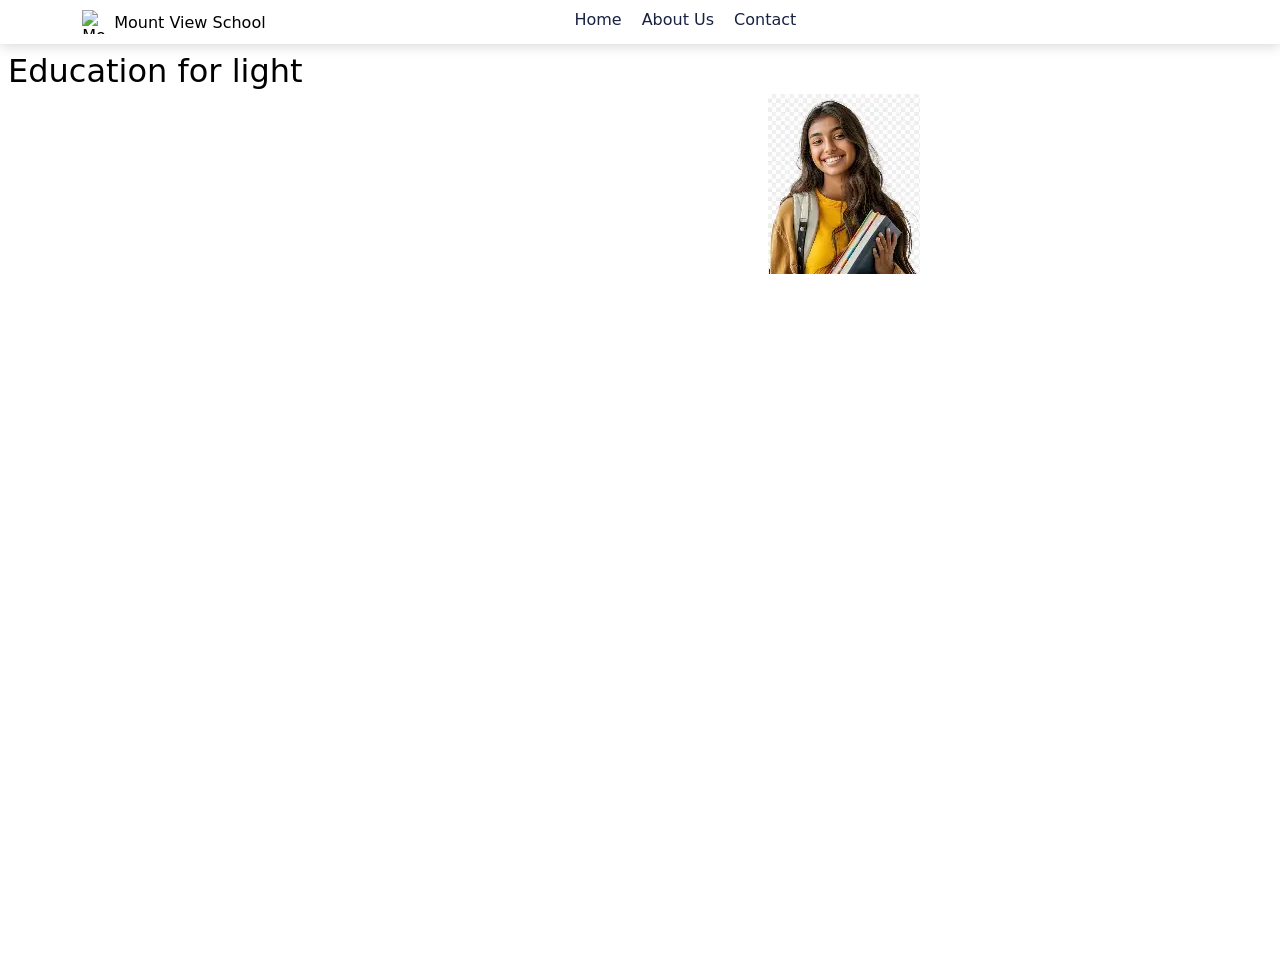
==== index.html @ 4a1316ef "project navbars" ====
<!DOCTYPE html>
<html lang="en">
<head>
    <meta charset="UTF-8">
    <meta name="viewport" content="width=device-width, initial-scale=1.0">
    <title>Document</title>
    <link rel="stylesheet" href="https://cdnjs.cloudflare.com/ajax/libs/remixicon/4.6.0/remixicon.css" integrity="sha512-kJlvECunwXftkPwyvHbclArO8wszgBGisiLeuDFwNM8ws+wKIw0sv1os3ClWZOcrEB2eRXULYUsm8OVRGJKwGA==" crossorigin="anonymous" referrerpolicy="no-referrer" />
</head>
<link rel="stylesheet" href="styles.css">
<body>
    <div class="navbar">
        <div class="logo">
            <img src="Mount View logo.png" height="24px" width="24px" alt="Mount View Logo">
            <p>Mount View School</p>
        </div>
        <div class="hamburger-menu">
            <button class="hamburger-button">
                <svg xmlns="http://www.w3.org/2000/svg" viewBox="0 0 24 24" fill="#F8F4FE"><path d="M3 4H21V6H3V4ZM3 11H21V13H3V11ZM3 18H21V20H3V18Z"></path></svg>
            </button>
        </div>
        <div class="navbar-links">
            <a href="#">Home</a>
            <a href="#">About Us</a>
            <a href="#">Contact</a>
        </div>
        <div class="social-links">
            <a href="https://www.facebook.com/mountviewebschool"><i class="ri-facebook-fill"></i></a>
            <a href="https://www.instagram.com/mountviewebschool/?hl=en"><i class="ri-instagram-line"></i></a>
        </div>
        <div class="hamburger-menu-open">
            
        </div>
    </div>
    <div class="main-content">
        <h1> Education for light</h1>
    </div>
</body>
</html>
---- styles.css ----
*{
    margin: 0;
    padding: 0;
    box-sizing: border-box;
    font-family: system-ui, -apple-system, "Segoe UI", Roboto, "Helvetica Neue", "Noto Sans", "Liberation Sans", Arial, sans-serif, "Apple Color Emoji", "Segoe UI Emoji", "Segoe UI Symbol", "Noto Color Emoji";
}
.navbar {
    position: sticky;
    display: flex;
    justify-content: space-around;
    align-items: space-between;
    background-color: white;
    padding: 10px 0;
    box-shadow: 0px 2px 12px #dad7d7;
}
.navbar-links {
    display: flex;
    align-items: flex-start;
    gap: 20px;
    margin-right:5em;
}
.navbar a {
    text-decoration: none;
    color: #192243;
    font-weight: 400;
    font-size: 16px;
    display: block;
}

.social-links {
    display: flex;
    justify-content: space-around;
    gap: 1.1em;
}
.navbar svg {
    width: 24px;
    height: 24px;
    fill: #F8F4FE;
    display:none;
    margin-right: 5em;
    cursor:pointer;
}
@media (max-width: 330px) {
    .navbar-links {
        display:none;
    }
    .navbar svg {
        display:block;
    }
}
.hamburger-menu {
    display: flex;
    align-items: center;
    float: left;
}
.hamburger-menu svg {
    width: 24px;
    height: 24px;
    cursor: pointer;
}
.hamburger-menu svg:hover {
    fill: #ffffff;
}
.hamburger-button {
    background: none;
    border: none;
    cursor: pointer;
    padding: 0;
}
.logo {
    display: flex;
    align-items: center;
    gap: 0.5em;
    margin-left: 5px;
}
.navbar-links:hover{
    color:black
}
.main-content{
    h1{
        height: 100vh;
        width: 100vw;
        font-weight: 100;
    }
}
.navbar a:hover{
    font-style: underline;
}
.main-content{
    background-image:url(OIP.webp);
    background-repeat: no-repeat;
    background-position: 60vw 50px;
    padding: 0.5rem;
}
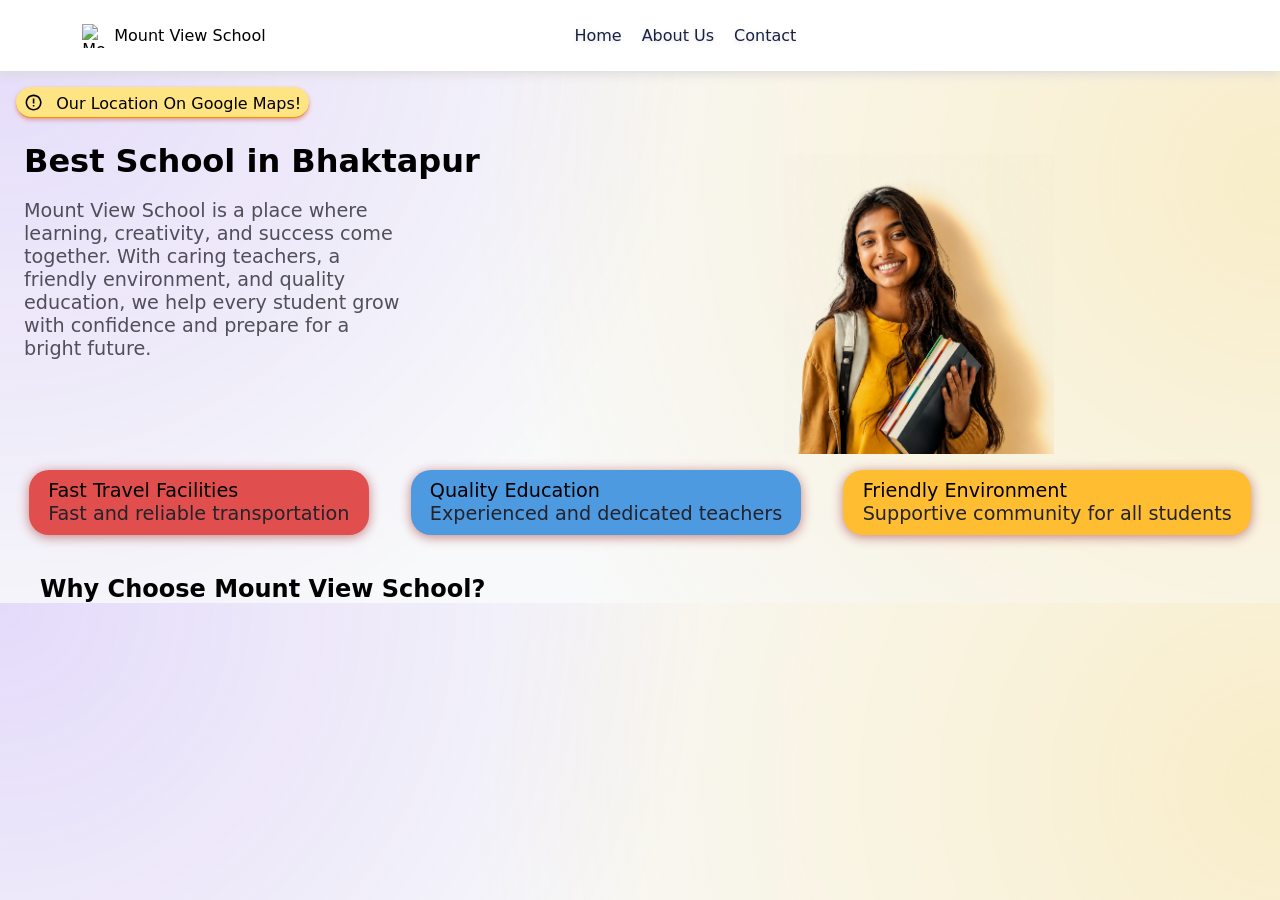
==== commit c7c863ba: "website main content updates" ====
--- a/index.html
+++ b/index.html
@@ -31,8 +31,21 @@
             
         </div>
     </div>
+    <div class="suggestion">
+        <button><svg xmlns="http://www.w3.org/2000/svg" id="suggestion-mark" viewBox="0 0 24 24" fill="currentColor"><path d="M12 22C6.47715 22 2 17.5228 2 12C2 6.47715 6.47715 2 12 2C17.5228 2 22 6.47715 22 12C22 17.5228 17.5228 22 12 22ZM12 20C16.4183 20 20 16.4183 20 12C20 7.58172 16.4183 4 12 4C7.58172 4 4 7.58172 4 12C4 16.4183 7.58172 20 12 20ZM11 15H13V17H11V15ZM11 7H13V13H11V7Z"></path></svg><a href="https://www.google.com/maps/place/Mount+View+English+Bording+School/@27.6649871,85.3682923,18.75z/data=!4m6!3m5!1s0x39eb1a09424915b1:0x4a2ab58b81b7a8e6!8m2!3d27.664939!4d85.3696308!16s%2Fg%2F11by_zblc9?entry=ttu&g_ep=EgoyMDI2MDcwOC4wIKXMDSoASAFQAw%3D%3D" target="_blank"> Our Location On Google Maps!</a></button>
+    </div>
     <div class="main-content">
-        <h1> Education for light</h1>
+        <h1>Best School in Bhaktapur</h1>
+        <p>Mount View School is a place where learning, creativity, and success come together. With caring teachers, a friendly environment, and quality education, we help every student grow with confidence and prepare for a bright future.
+</p>
+    </div>
+    <div class="features">
+        <span class="feature-one"><i class="ri-bus-line"></i> Fast Travel Facilities<br><p>Fast and reliable transportation</p></span>
+        <span class="feature-two"><i class="ri-school-line" ></i> Quality Education<br><p>Experienced and dedicated teachers</p></span>
+        <span class="feature-three"><i class="ri-group-line"></i> Friendly Environment<br><p>Supportive community for all students</p></span>
+    </div>
+    <div class="questions">
+        <h1>Why Choose Mount View School?</h1>
     </div>
 </body>
 </html>
--- a/styles.css
+++ b/styles.css
@@ -3,6 +3,13 @@
     padding: 0;
     box-sizing: border-box;
     font-family: system-ui, -apple-system, "Segoe UI", Roboto, "Helvetica Neue", "Noto Sans", "Liberation Sans", Arial, sans-serif, "Apple Color Emoji", "Segoe UI Emoji", "Segoe UI Symbol", "Noto Color Emoji";
+}
+body{
+    background-color: #f8f9fa;
+background-image: 
+  radial-gradient(circle at 0% 0%, rgba(112, 44, 249, 0.15) 0%, rgba(112, 44, 249, 0) 50%),
+  radial-gradient(circle at 100% 30%, rgba(255, 193, 7, 0.2) 0%, rgba(255, 193, 7, 0) 60%);
+    overflow-x: hidden;
 }
 .navbar {
     position: sticky;
@@ -18,6 +25,8 @@
     align-items: flex-start;
     gap: 20px;
     margin-right:5em;
+    padding-top: 1em;
+    padding-bottom: 1em;
 }
 .navbar a {
     text-decoration: none;
@@ -25,12 +34,16 @@
     font-weight: 400;
     font-size: 16px;
     display: block;
+    text-shadow: 0px 2px 4px #e0dede;
 }
 
 .social-links {
     display: flex;
     justify-content: space-around;
     gap: 1.1em;
+    padding-top: 1em;
+    padding-bottom: 1em;
+
 }
 .navbar svg {
     width: 24px;
@@ -78,17 +91,108 @@
 }
 .main-content{
     h1{
-        height: 100vh;
-        width: 100vw;
-        font-weight: 100;
+
+        font-weight: 600;
     }
 }
 .navbar a:hover{
-    font-style: underline;
+    text-decoration: underline;
 }
 .main-content{
-    background-image:url(OIP.webp);
+    background-position: 60vw 20px;
+    background-image:url(6fb23f7e-6c0c-4226-b4eb-e2b0a8804b88.jpg);
+    background-size: 30vh;
     background-repeat: no-repeat;
-    background-position: 60vw 50px;
     padding: 0.5rem;
+    mix-blend-mode: multiply;
+    height: 20em;
+
 }
+@media (max-width: 615px) {
+    .main-content{
+        background-image:none;
+    }
+}
+.suggestion{
+    display: flex;
+    align-items: center;
+    background-color: #FFE484;
+    border-radius: 20px;
+    margin: 1em;
+    margin-left: 0.5em;
+    border-bottom: 1px solid #f19100;
+    width:fit-content;
+    padding: 0.2em;
+    padding-left: 0.5em;
+    padding-right: 0.5em;
+    box-shadow: 0px 2px 4px #e09999;
+}
+.suggestion a:hover{
+    cursor: pointer;
+    text-decoration: underline;
+}
+#suggestion-mark{
+    width: 1.2em;
+    height: 1.2em;
+    position: relative;
+    top: 0.2em;
+    margin-right: 0.5em;
+    font-weight: 200;
+}
+.suggestion button{
+    background-color: #FFE484;
+    border:none;
+    font-size: 1em;
+    font-weight: 200;
+}
+.suggestion a{
+    text-decoration: none;
+    color: #000000;
+}
+.main-content p{
+    margin-top: 1em;
+    font-size: 1.2em;
+    width: 20em;
+    color:#56565B;
+    font-weight: 400;
+}
+.main-content, .questions, .suggestion{
+    margin-left: 1em;
+}
+.features {
+        display: flex;
+        justify-content: space-around;
+        padding: 1em;
+        gap: 1em;
+    }
+    .features span {
+        font-size: 1.2em;
+    padding: 0.5em 1em;
+    border-radius: 20px;
+    height: fit-content;
+       box-shadow: 0px 2px 12px #c28181;
+    }
+    .feature-one{
+        background-color:#e04e4e;
+    }
+    .feature-two{
+        background-color: #4e9ae0;
+    }
+    .feature-three{
+        background-color: #ffbe32;
+    }
+@media (max-width: 525px) {
+    .features {
+        flex-direction: column;
+        align-items: center;
+    }
+}
+.features p{
+    color:#23232b;
+    font-size: 1em;
+}
+.questions h1{
+    margin-top: 1em;
+    padding-left: 1em;
+    font-size: 1.5em;
+}
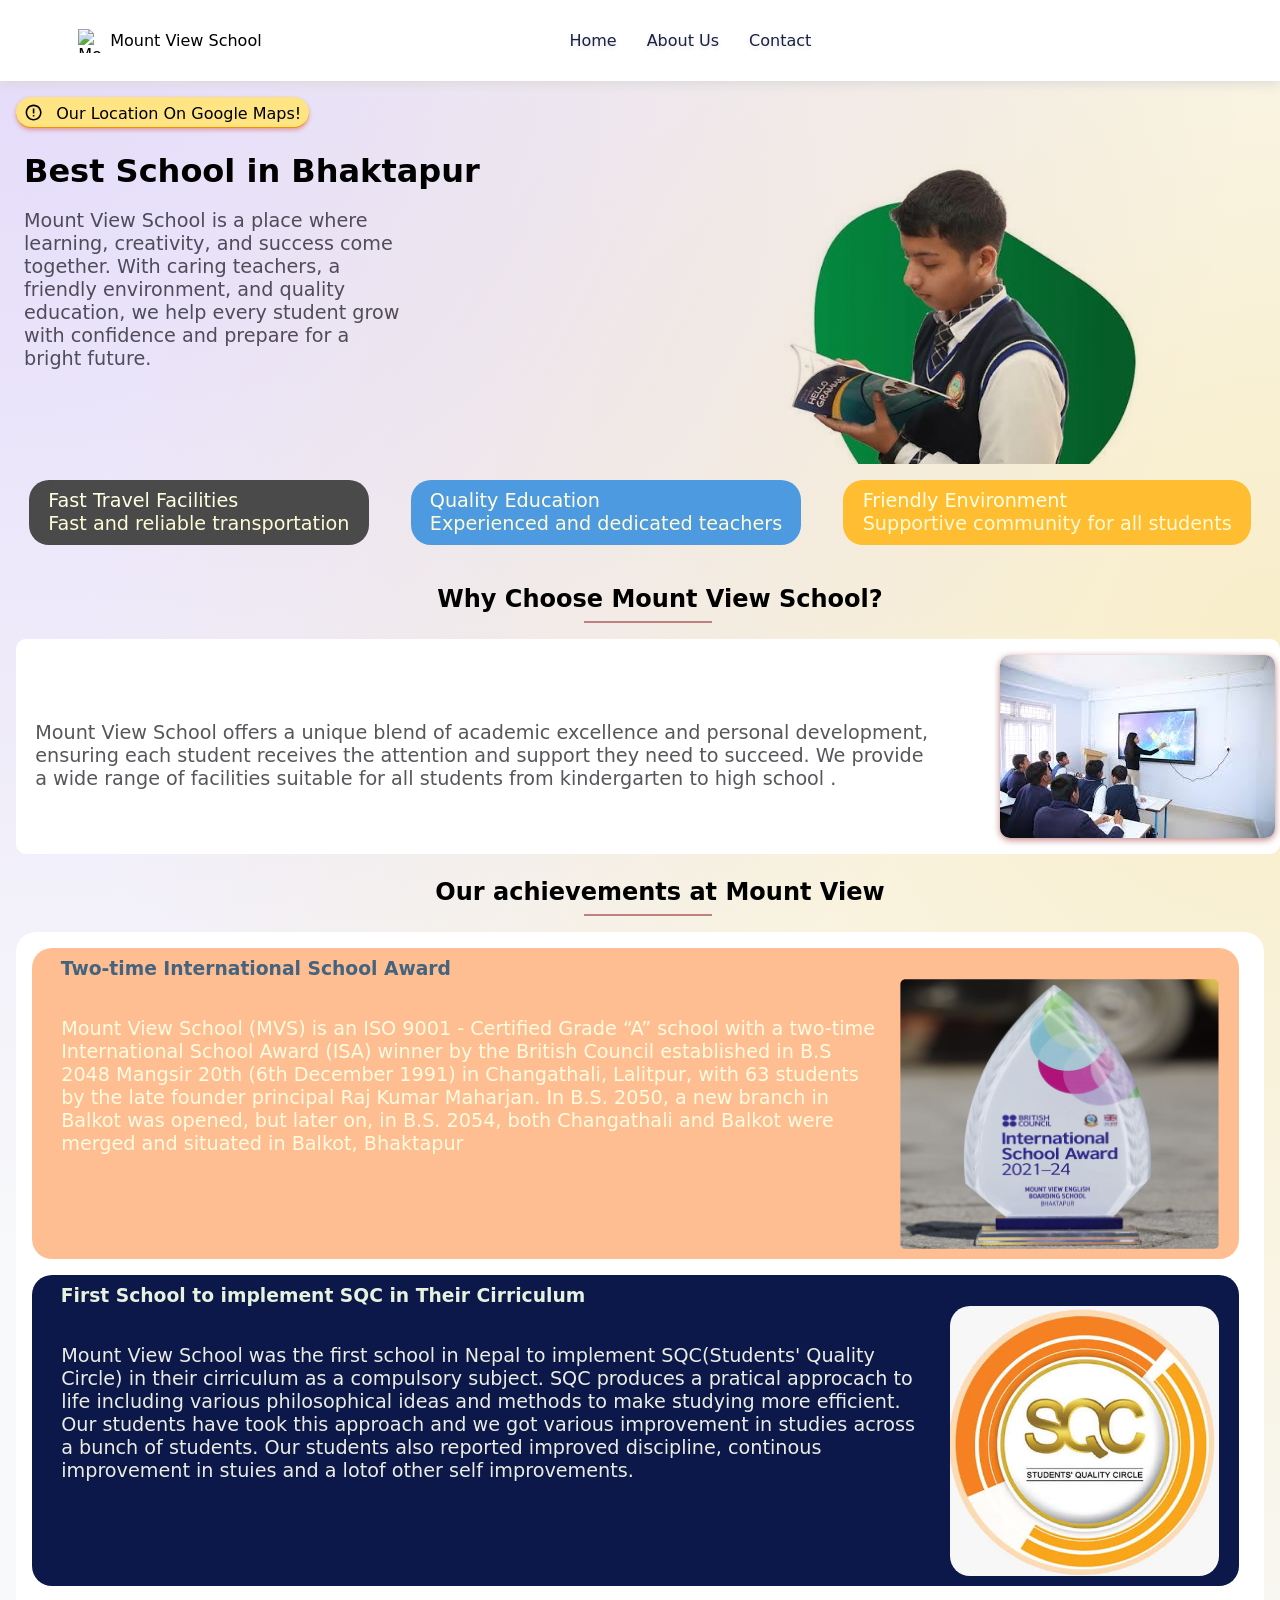
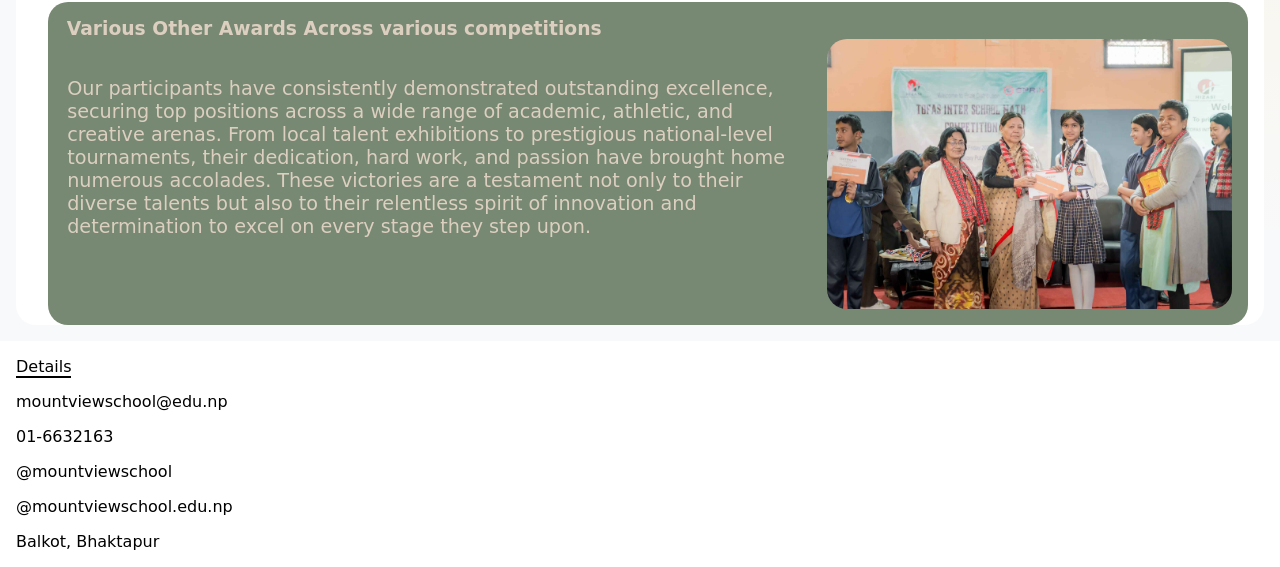
==== commit 2564d868: "Add new image file for students reading activity" ====
--- a/index.html
+++ b/index.html
@@ -19,9 +19,9 @@
             </button>
         </div>
         <div class="navbar-links">
-            <a href="#">Home</a>
-            <a href="#">About Us</a>
-            <a href="#">Contact</a>
+        <button class="home"><a href="#">Home</a></button>
+        <button><a href="#">About Us</a></button>
+        <button><a href="#">Contact</a></button>
         </div>
         <div class="social-links">
             <a href="https://www.facebook.com/mountviewebschool"><i class="ri-facebook-fill"></i></a>
@@ -45,7 +45,49 @@
         <span class="feature-three"><i class="ri-group-line"></i> Friendly Environment<br><p>Supportive community for all students</p></span>
     </div>
     <div class="questions">
+        <div class="questions-heading">
         <h1>Why Choose Mount View School?</h1>
+        <hr>
+        </div>
+        <div class="questions-img">
+        <p>Mount View School offers a unique blend of academic excellence and personal development, ensuring each student receives the attention and support they need to succeed. We provide a wide range of facilities suitable for all students from kindergarten to high school .</p>
+    <img src="students-reading.jpg" alt="Students Reading">
     </div>
+    <div class="achievements">
+    <h1>Our achievements at Mount View</h1>
+    <hr>
+    <div class="achievements-text">
+        <div class="ach-one-h"><h3>Two-time International School Award</h3>
+        <div class="achievement-one">
+            <p>Mount View School (MVS) is an ISO 9001 - Certified Grade “A” school with a two-time International School Award (ISA) winner by the British Council established in B.S 2048 Mangsir 20th (6th December 1991) in Changathali, Lalitpur, with 63 students by the late founder principal Raj Kumar Maharjan. In B.S. 2050, a new branch in Balkot was opened, but later on, in B.S. 2054, both Changathali and Balkot were merged and situated in Balkot, Bhaktapur</p>
+            <img src="award.png" alt="award">
+        </div>
+        </div>
+        <div class="ach-two-h"><h3 style="color: #E6F2DD;">First School to implement SQC in Their Cirriculum</h3>
+        <div class="achievement-two">
+            <p style="color:#EBEDE3;"> Mount View School was the first school in Nepal to implement SQC(Students' Quality Circle) in their cirriculum as a compulsory subject. SQC produces a pratical approcach to life including various philosophical ideas and methods to make studying more efficient. Our students have took this approach and we got various improvement in studies across a bunch of students. Our students also reported improved discipline, continous improvement in stuies and a lotof other self improvements.</p>
+            <img src="sqc.jpg" alt="sqc logo">
+        </div>
+        </div>
+        <div class="ach-thr-h">
+            <h3>Various Other Awards Across various competitions</h3>
+            <div class="achievement-three">
+                <p>Our participants have consistently demonstrated outstanding excellence, securing top positions across a wide range of academic, athletic, and creative arenas. From local talent exhibitions to prestigious national-level tournaments, their dedication, hard work, and passion have brought home numerous accolades. These victories are a testament not only to their diverse talents but also to their relentless spirit of innovation and determination to excel on every stage they step upon.</p>
+                <img src="award2.jpg" alt="second award">
+            </div>
+        </div>
+    </div>
+    </div>
+    </div>
+    <footer>
+        <p class="footer-p">Details</p>
+        <div class="footer">
+            <p><i class="ri-mail-line"></i> mountviewschool@edu.np</p>
+            <p><i class="ri-phone-line"></i> 01-6632163</p>
+            <p><i class="ri-instagram-line"></i> @mountviewschool</p>
+            <p><i class="ri-facebook-line"></i> @mountviewschool.edu.np</p>
+            <p><i class="ri-map-pin-line"></i> Balkot, Bhaktapur</p>
+        </div>
+    </footer>
 </body>
 </html>
--- a/styles.css
+++ b/styles.css
@@ -100,8 +100,8 @@
 }
 .main-content{
     background-position: 60vw 20px;
-    background-image:url(6fb23f7e-6c0c-4226-b4eb-e2b0a8804b88.jpg);
-    background-size: 30vh;
+    background-image:url(student\ pics.jpg);
+    background-size: 40vh;
     background-repeat: no-repeat;
     padding: 0.5rem;
     mix-blend-mode: multiply;
@@ -170,10 +170,11 @@
     padding: 0.5em 1em;
     border-radius: 20px;
     height: fit-content;
-       box-shadow: 0px 2px 12px #c28181;
+
+    color: #ffffe3;
     }
     .feature-one{
-        background-color:#e04e4e;
+        background-color:#4A4A4A;
     }
     .feature-two{
         background-color: #4e9ae0;
@@ -188,11 +189,227 @@
     }
 }
 .features p{
-    color:#23232b;
+    color: #fdfbd4;
     font-size: 1em;
 }
 .questions h1{
+    text-align: center;
     margin-top: 1em;
     padding-left: 1em;
     font-size: 1.5em;
+}
+.questions p{
+    margin-top: 1em;
+    padding: 1em;
+    font-size: 1.2em;
+    width: auto;
+    color:#56565B;
+    font-weight: 400;
+}
+.questions-img{
+    padding-top:1em;
+    padding-bottom: 1em; 
+    margin-top: 1em;
+    display: flex;
+    align-items: center;
+    justify-content: space-between;
+    gap: 3em;
+}
+.questions-img img{
+    border-radius: 10px;
+    box-shadow: 0px 2px 7px #c28181;
+}
+@media (max-width: 640px) {
+    .questions-img{
+        flex-direction: column-reverse;
+        align-items: center;
+        gap: 1.5em;
+    }
+    
+}
+@media (max-width: 640px) {
+    .questions-img img{
+        width: 15em;
+    }
+}
+@media (max-width: 330px){
+    .questions-img p{
+        width: 15em
+    }
+}
+.questions-img{
+    background-color: #FFf;
+    border-radius: 10px;
+    padding-right:5px;
+}
+.questions-heading {
+    text-align: center;
+}
+.questions hr {
+    border: 0;
+    height: 2px;
+    width: clamp(5rem, 25vw, 8rem);
+    margin: 0.5rem auto 0;
+    background: #c28181;
+    position: relative;
+}
+.questions hr::before,
+.questions hr::after {
+    content: "";
+    position: absolute;
+    top: 50%;
+    width: 0.7rem;
+    height: 2px;
+    background: #c28181;
+    transform: translateY(-50%);
+}
+.questions hr::before {
+    left: -0.9rem;
+}
+.questions hr::after {
+    right: -0.9rem;
+}
+.features span:hover{
+    transform: scale(1.05);
+    transition: 0.3s ease;
+    box-shadow: 0px 2px 12px #c28181;
+}
+.questions-img:hover{
+        transform: scale(1.01);
+    transition: 0.3s ease;
+    box-shadow: 9px 9px 6px 0px rgba(0, 0, 0, 0.20);
+border-radius: 8px;
+}
+.questions-heading{
+    display: flex;
+    flex-direction: column;
+}
+.navbar-links a:hover{
+    transform: scale(1.05);
+    transition: 3 ease;
+}
+.social-links a:hover{
+        transform: scale(1.05);
+    transition: 3 ease;
+    text-decoration: none;
+}
+.achievements-text{
+
+    padding-left: 1em;
+    border-radius: 20px;
+}
+.achievement-one{
+    display: flex;
+    flex-direction: row;
+}
+.achievement-one img{
+    height: 30vh;
+    width: auto;
+}
+@media (max-width:640px){
+    .achievement-one{
+         flex-direction: column-reverse;
+        align-items: center;
+        gap: 1.5em;
+        padding-top:1em;
+    }
+}
+.achievements-text{
+    margin-top: 1rem;
+    margin-right: 1rem;
+    background-color: #FFf;
+    padding-top: 1em;
+}
+.achievements-text h3{
+    margin-left: 1em;
+}
+.navbar button{
+    padding: 5px;
+    display: block;
+    background: none;
+    border: none;
+}
+.navbar button:hover{
+    background-color: #dad7d7;
+}
+.ach-one-h{
+    padding: 10px;
+    padding-right: 20PX;
+    border-radius: 20px;
+    margin-right: 25px;
+    background-color: #FFBE91;
+}
+.ach-one-h p{
+        color: #FFFCE1;
+}
+.ach-one-h h3{
+    color: #43637E;
+}
+.ach-one-h:hover{
+    transform: scale(1.01);
+    transition: 0.5s ease;
+    box-shadow: 0px 2px 12px #FFBE91;
+}
+.achievement-two{
+    
+    display: flex;
+    justify-content: space-between;
+}
+.achievement-two img{
+    width: 50vw;
+    height: 30vh;
+    border-radius: 20px;
+}
+.ach-two-h{
+    padding: 10px;
+    padding-right: 20PX;
+    border-radius: 20px;
+    margin-right: 25px;
+    margin-top: 1rem;
+    background-color: #0B1849;
+}
+.ach-two-h:hover{
+    transform: scale(1.01);
+    transition: 0.5s ease;
+    box-shadow: 0px 2px 12px #0B1849;
+}
+.ach-thr-h{
+    background-color: #778873;
+    border-radius: 20px;
+    margin: 1rem;
+    padding-right: 1rem;
+    padding-bottom: 1rem;
+    padding-top: 1rem;
+}
+.achievement-three{
+    display: flex;
+    justify-content: space-between;
+}
+.achievement-three img{
+    border-radius: 20px;
+    height: 30vh;
+    width: auto;
+}
+.ach-thr-h h3{
+    color: #DCCFC0;
+}
+.ach-thr-h p{
+    color: #DCCFC0;
+}
+.ach-thr-h:hover{
+    transform: scale(1.01);
+    transition: 0.5s ease;
+    box-shadow: 0px 2px 12px #778873;
+}
+footer{
+    background-color: #fff;
+    margin: 0;
+    padding: 1rem;
+}
+.footer-p{
+    display: inline;
+    border-bottom: 2px solid black;
+}
+.footer p{
+    margin-top: 1rem;
 }
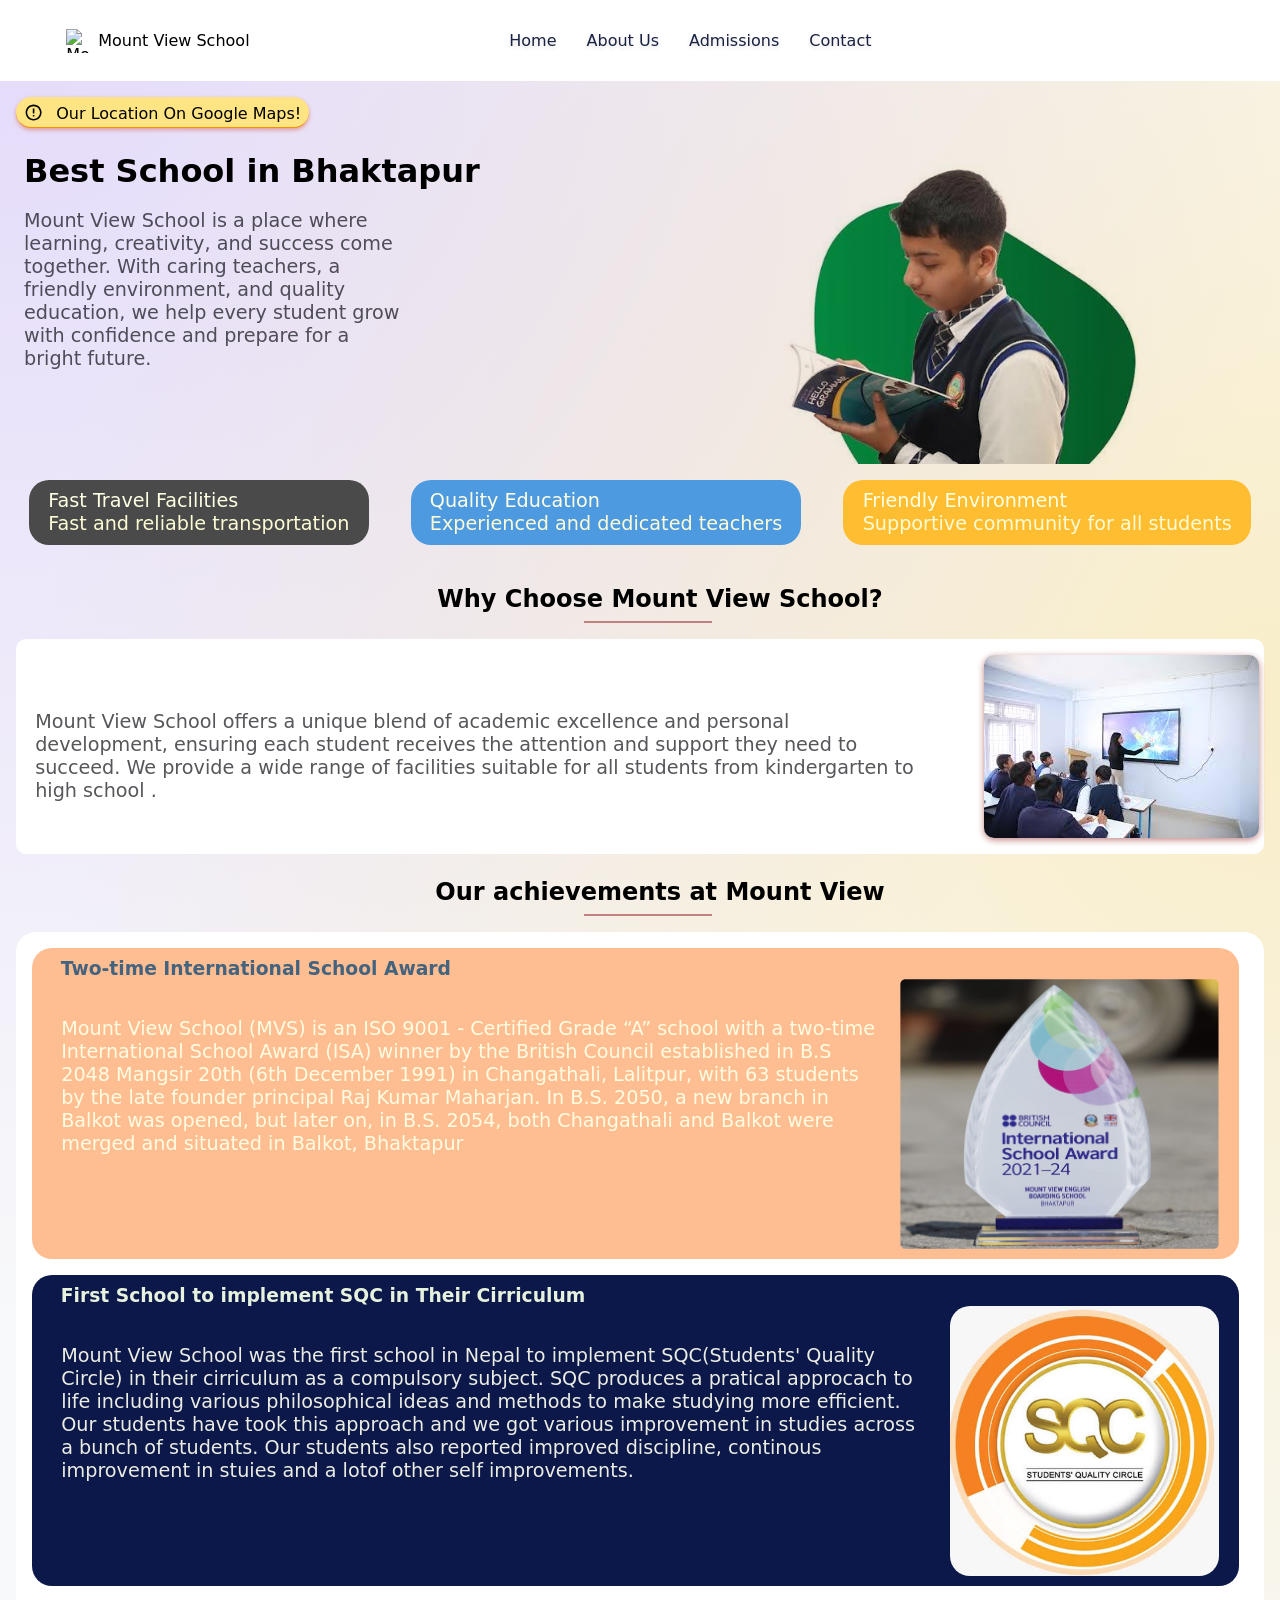
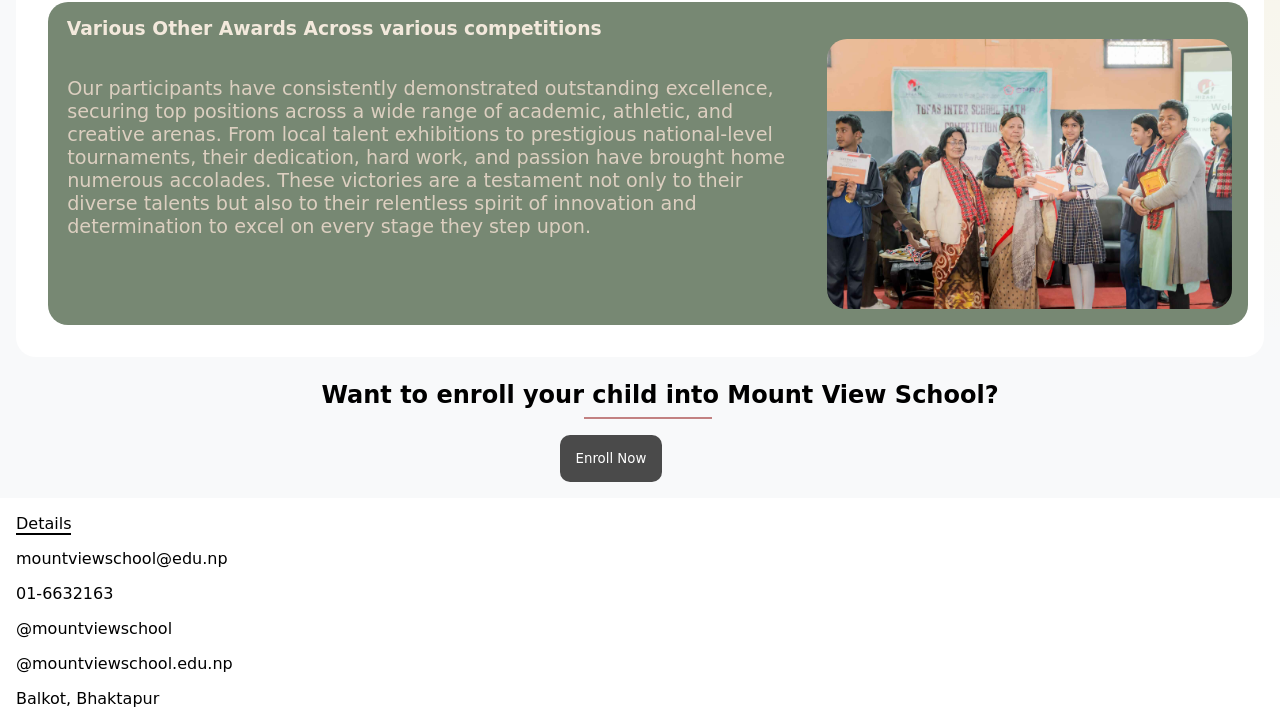
==== commit a1216ba9: "Refactor code structure for improved readability and maintainability" ====
--- a/index.html
+++ b/index.html
@@ -21,6 +21,7 @@
         <div class="navbar-links">
         <button class="home"><a href="#">Home</a></button>
         <button><a href="#">About Us</a></button>
+        <button><a href="#">Admissions</a></button>
         <button><a href="#">Contact</a></button>
         </div>
         <div class="social-links">
@@ -77,6 +78,9 @@
             </div>
         </div>
     </div>
+    <h1>Want to enroll your child into Mount View School?</h1>
+    <hr>
+    <button class="enroll"><a href="#" target="_blank">Enroll Now  <i class="ri-arrow-right-line"></i></a></button>
     </div>
     </div>
     <footer>
--- a/styles.css
+++ b/styles.css
@@ -3,6 +3,9 @@
     padding: 0;
     box-sizing: border-box;
     font-family: system-ui, -apple-system, "Segoe UI", Roboto, "Helvetica Neue", "Noto Sans", "Liberation Sans", Arial, sans-serif, "Apple Color Emoji", "Segoe UI Emoji", "Segoe UI Symbol", "Noto Color Emoji";
+}
+html{
+    scroll-behavior: smooth;
 }
 body{
     background-color: #f8f9fa;
@@ -18,7 +21,6 @@
     align-items: space-between;
     background-color: white;
     padding: 10px 0;
-    box-shadow: 0px 2px 12px #dad7d7;
 }
 .navbar-links {
     display: flex;
@@ -296,6 +298,7 @@
 .achievements-text{
 
     padding-left: 1em;
+    padding-bottom: 1em;
     border-radius: 20px;
 }
 .achievement-one{
@@ -313,6 +316,18 @@
         gap: 1.5em;
         padding-top:1em;
     }
+    .achievement-two{
+        flex-direction: column-reverse;
+        align-items: center;
+        gap: 1.5em;
+        padding-top:1em;
+    }
+    .achievement-three{
+        flex-direction: column-reverse;
+        align-items: center;
+        gap: 1.5em;
+        padding-top:1em;
+    }
 }
 .achievements-text{
     margin-top: 1rem;
@@ -391,7 +406,7 @@
     width: auto;
 }
 .ach-thr-h h3{
-    color: #DCCFC0;
+    color: #F3E9DC;
 }
 .ach-thr-h p{
     color: #DCCFC0;
@@ -405,6 +420,7 @@
     background-color: #fff;
     margin: 0;
     padding: 1rem;
+    margin-top: 2rem;
 }
 .footer-p{
     display: inline;
@@ -412,4 +428,220 @@
 }
 .footer p{
     margin-top: 1rem;
+}
+.questions-img{
+    margin-right: 1em;
+}
+.enroll{
+    background-color: #4A4A4A;
+    color: #fff;
+    border: none;
+    padding: 0.5em 1em;
+    border-radius: 10px;
+    margin-left: 1em;
+    position:relative;
+    top: 1rem;
+    text-align: center;
+    padding: 1rem;
+    margin-left: 43%;
+}
+.enroll a{
+    text-decoration: none;
+    color: #fff;
+}
+.enroll:hover{
+    transform: scale(1.05);
+    transition: 0.3s ease;
+    box-shadow: 0px 2px 12px #0B1849;
+    background-color: #0B1849;
+}
+.ri-arrow-right-line{
+    display:none;
+}
+.enroll:hover .ri-arrow-right-line{
+    display:inline;
+}
+.admissions-content{
+    display: flex;
+    flex-direction: column;
+    justify-content: center;
+    align-items: center;
+    text-align: center;
+    min-height: 90vh;
+    width: 100%;
+    padding: 2rem 1.5rem;
+    background-image:
+        linear-gradient(90deg, rgba(10, 18, 40, 0.75) 0%, rgba(10, 18, 40, 0.3) 100%),
+        url("hall.jpg");
+    background-size: cover;
+    background-position: center center;
+    background-repeat: no-repeat;
+    background-attachment: scroll;
+    color: #fff;
+    margin: 0;
+    overflow: hidden;
+}
+
+.admissions-content h1 {
+    font-size: clamp(2rem, 4vw, 3rem);
+    margin-bottom: 1rem;
+    text-shadow: 0 4px 12px rgba(0, 0, 0, 0.35);
+}
+
+.admissions-content p {
+    max-width: 42rem;
+    width: min(100%, 42rem);
+    font-size: clamp(1rem, 1.8vw, 1.2rem);
+    line-height: 1.7;
+    color: #f6f6f6;
+    text-shadow: 0 2px 8px rgba(0, 0, 0, 0.35);
+}
+.button {   
+    margin-top: 1.5rem;
+  padding: 15px 20px;
+  border: none;
+  outline: none;
+  background-color: #ffffff;
+  color: #000000;
+  border-radius: 7px;
+  font-weight: 600;
+  cursor: pointer;
+  transition: all 0.25s ease-out;
+}
+
+.button:hover {
+  transform: translateY(-3px);
+}
+
+.button-span {
+  color: #aaa;
+}
+.form-text{
+    margin-top: 1.5rem;
+}
+
+.form-text h2 {
+    text-align: center;
+    font-size: clamp(1.2rem, 2.2vw, 1.6rem);
+    color: #43637E;
+    margin: 0;
+    padding-bottom: 0.4rem;
+    font-weight: 700;
+    letter-spacing: 0.03em;
+    line-height: 1.3;
+}
+
+.questions hr {
+    border: 0;
+    height: 2px;
+    width: clamp(5rem, 25vw, 8rem);
+    margin: 0.5rem auto 0;
+    background: #c28181;
+    position: relative;
+}
+.form-text hr {
+    border: 0;
+    height: 2px;
+    width: clamp(5rem, 25vw, 8rem);
+    margin: 0.5rem auto 0;
+    background: #c28181;
+    position: relative;
+}
+.form-text hr::before,
+.form-text hr::after {
+    content: "";
+    position: absolute;
+    top: 50%;
+    width: 0.7rem;
+    height: 2px;
+    background: #c28181;
+    transform: translateY(-50%);
+}
+.questions hr::before {
+    left: -0.9rem;
+}
+.questions hr::after {
+    right: -0.9rem;
+}
+.form-one{
+    background-color: #FFf;
+    border-radius: 20px;
+    margin:1rem;
+    padding:1rem;
+}
+
+.form-one label{
+    font-weight: 600;
+    color: #000000;
+    font-size: 0.8rem;
+    transition: all 0.25s ease;
+}
+
+.form-one-txt-one,
+.form-one-txt-two {
+    display: flex;
+    align-items: flex-start;
+    gap: 1rem;
+    width: 100%;
+}
+
+.form-one-txt-two {
+    margin-top: 1rem;
+}
+
+.input-group {
+    display: flex;
+    flex-direction: column;
+    gap: 0.15rem;
+    flex: 1 1 0;
+    min-width: 0;
+    width: 100%;
+}
+
+.input-group:focus-within label {
+    font-size: 0.95rem;
+    color: #000000;
+    font-weight: 700;
+}
+
+input, select {
+    outline:none;
+    border-radius: 5px;
+    border: 1px solid black;
+    padding: 0.4rem 0.5rem;
+    width: 100%;
+    min-width: 0;
+    display: block;
+}
+
+input:focus, select:focus {
+    transform: scale(1.01);
+    transition: 0.3s ease;
+    border: 1px solid #000000;
+}
+
+.input-group:focus-within label {
+    font-size: 0.95rem;
+    color: #000000;
+    font-weight: 700;
+}
+@media (max-width: 380px) {
+    .form-one-txt-one,
+    .form-one-txt-two {
+        flex-direction: column;
+    }
+}
+.form-one input,
+.form-one select {
+    width: 100%;
+    margin-bottom: 1rem;
+    box-sizing: border-box;
+}
+.submit-button {
+    background-color:#fff;
+    color:#000;
+    padding: 5px;
+    width:fit-content;
+    margin-left: 43%;
+    border-radius: 2px;
 }
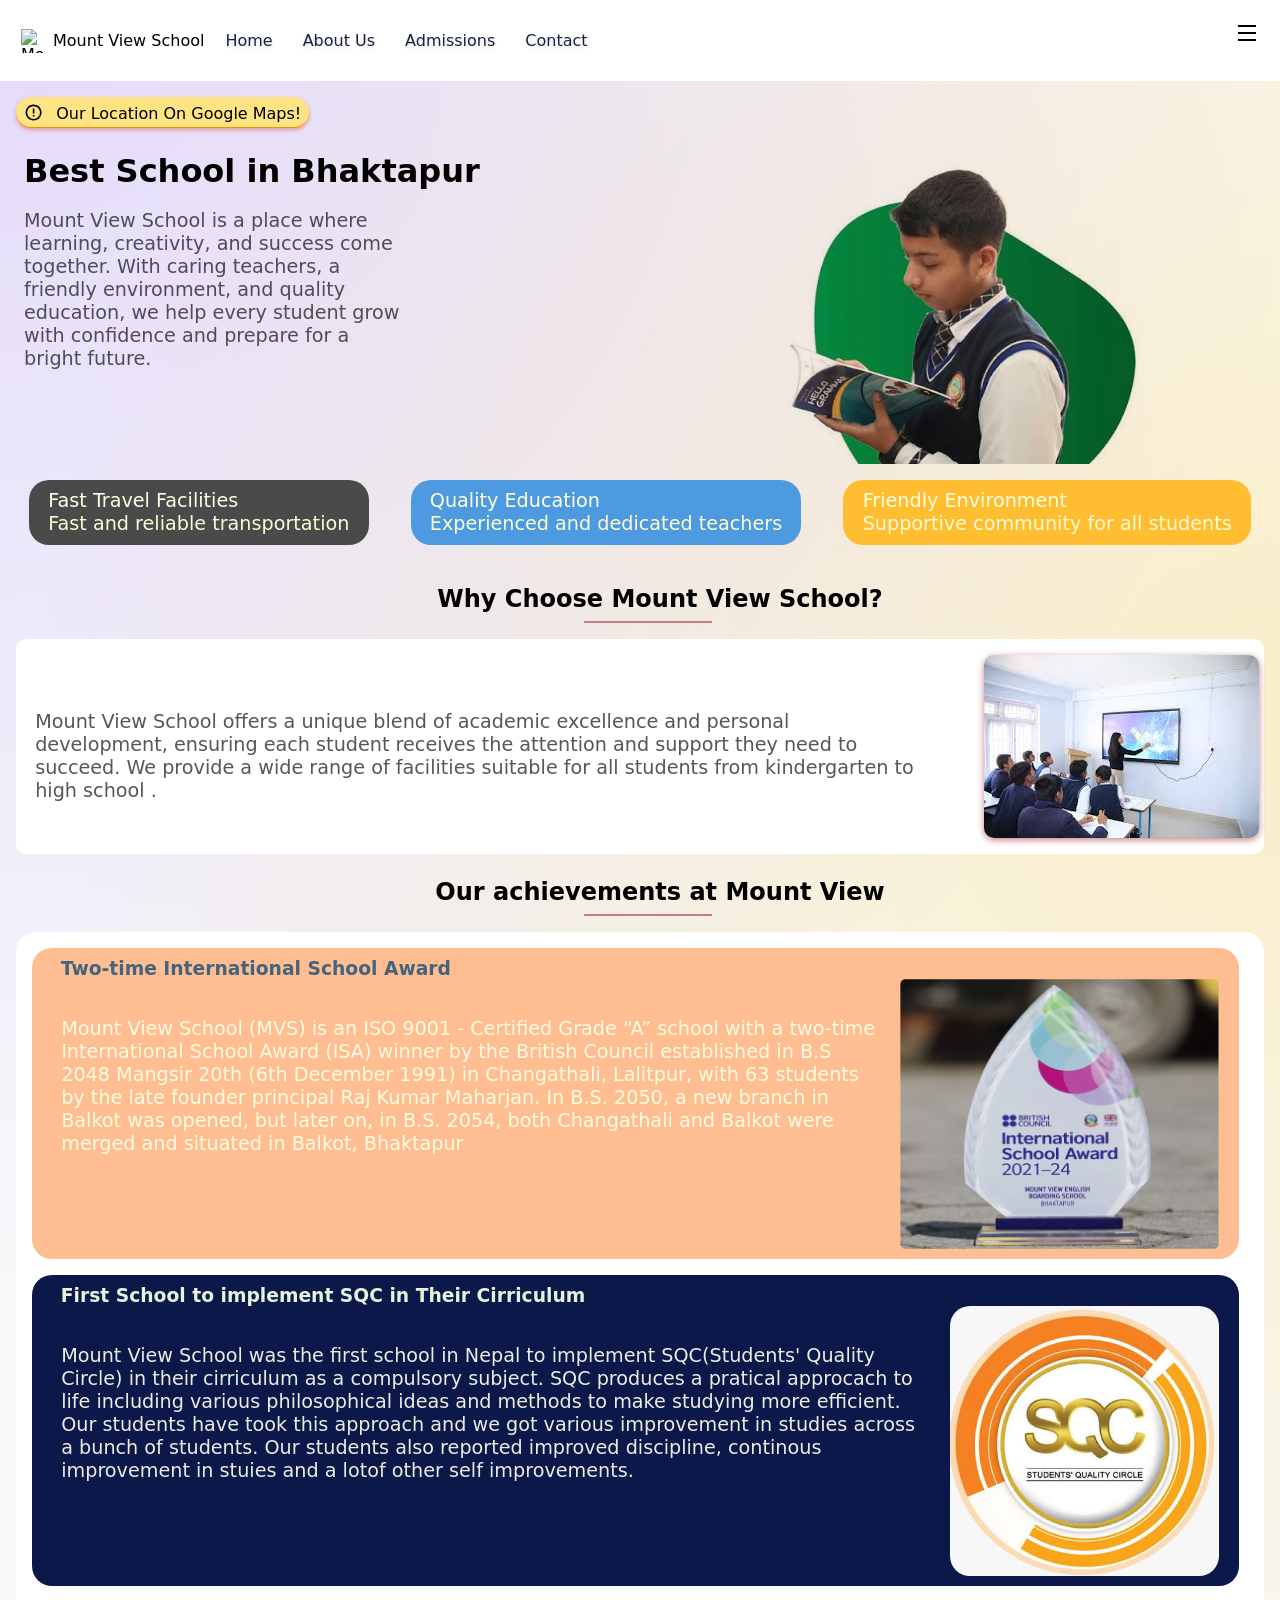
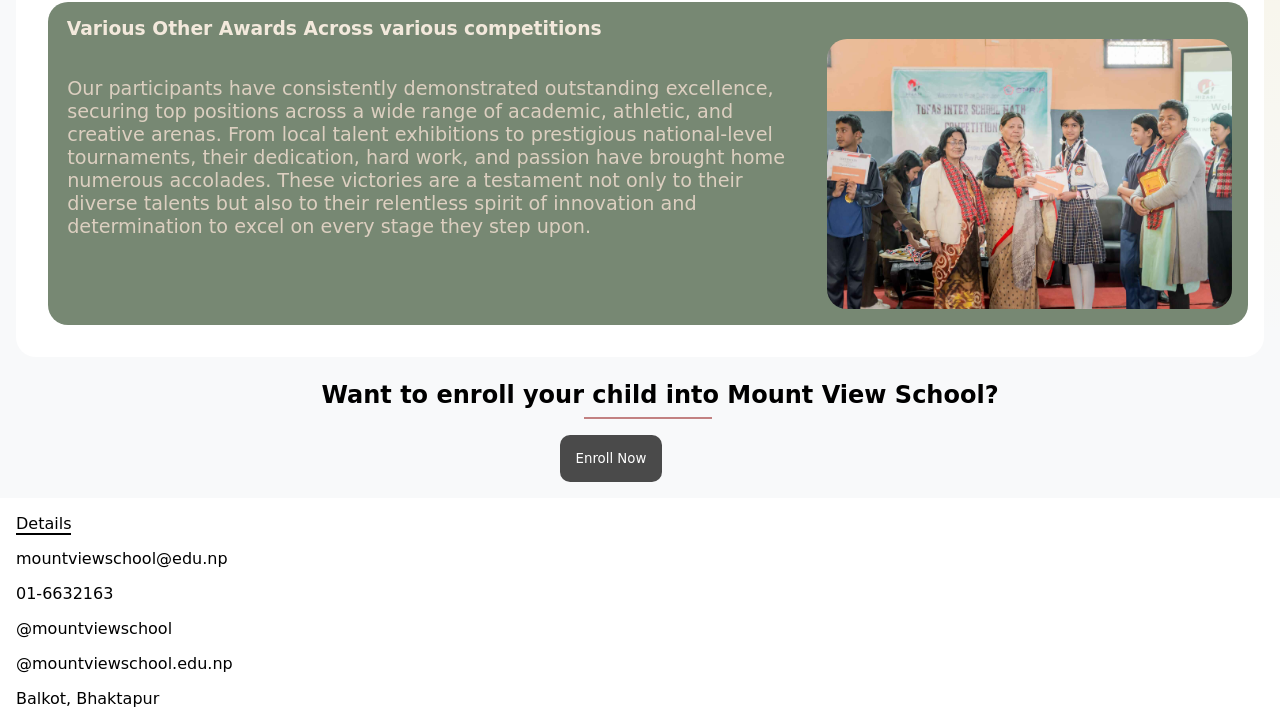
==== commit d429f82b: "navbar changes" ====
--- a/index.html
+++ b/index.html
@@ -4,8 +4,11 @@
     <meta charset="UTF-8">
     <meta name="viewport" content="width=device-width, initial-scale=1.0">
     <title>Document</title>
+    <link rel="icon" type="image/png" sizes="32x32" href="/favicon-32x32.png">
+
     <link rel="stylesheet" href="https://cdnjs.cloudflare.com/ajax/libs/remixicon/4.6.0/remixicon.css" integrity="sha512-kJlvECunwXftkPwyvHbclArO8wszgBGisiLeuDFwNM8ws+wKIw0sv1os3ClWZOcrEB2eRXULYUsm8OVRGJKwGA==" crossorigin="anonymous" referrerpolicy="no-referrer" />
 </head>
+<script type="module" src="script.js"></script>
 <link rel="stylesheet" href="styles.css">
 <body>
     <div class="navbar">
@@ -13,23 +16,32 @@
             <img src="Mount View logo.png" height="24px" width="24px" alt="Mount View Logo">
             <p>Mount View School</p>
         </div>
-        <div class="hamburger-menu">
-            <button class="hamburger-button">
-                <svg xmlns="http://www.w3.org/2000/svg" viewBox="0 0 24 24" fill="#F8F4FE"><path d="M3 4H21V6H3V4ZM3 11H21V13H3V11ZM3 18H21V20H3V18Z"></path></svg>
-            </button>
-        </div>
+
         <div class="navbar-links">
-        <button class="home"><a href="#">Home</a></button>
-        <button><a href="#">About Us</a></button>
-        <button><a href="#">Admissions</a></button>
-        <button><a href="#">Contact</a></button>
+        <button class="home"><a href="index.html">Home</a></button>
+        <button><a href="about.html">About Us</a></button>
+        <button><a href="admissions.html">Admissions</a></button>
+        <button><a href="contact.html">Contact</a></button>
         </div>
         <div class="social-links">
             <a href="https://www.facebook.com/mountviewebschool"><i class="ri-facebook-fill"></i></a>
             <a href="https://www.instagram.com/mountviewebschool/?hl=en"><i class="ri-instagram-line"></i></a>
         </div>
+        <div class="hamburger-menu">
+            <button class="hamburger-button" aria-label="Open menu">
+                <svg xmlns="http://www.w3.org/2000/svg" viewBox="0 0 24 24" fill="black"><path d="M3 4H21V6H3V4ZM3 11H21V13H3V11ZM3 18H21V20H3V18Z"></path></svg>
+            </button>
+        </div>
         <div class="hamburger-menu-open">
-            
+            <button class="close-menu" aria-label="Close menu">✕</button>
+            <button class="home"><a href="index.html">Home</a></button>
+            <button><a href="about.html">About Us</a></button>
+            <button><a href="admissions.html">Admissions</a></button>
+            <button><a href="contact.html">Contact</a></button>
+            <div class="overlay-social-links">
+                <a href="https://www.facebook.com/mountviewebschool" target="_blank" rel="noreferrer"><i class="ri-facebook-fill"></i></a>
+                <a href="https://www.instagram.com/mountviewebschool/?hl=en" target="_blank" rel="noreferrer"><i class="ri-instagram-line"></i></a>
+            </div>
         </div>
     </div>
     <div class="suggestion">
@@ -45,6 +57,7 @@
         <span class="feature-two"><i class="ri-school-line" ></i> Quality Education<br><p>Experienced and dedicated teachers</p></span>
         <span class="feature-three"><i class="ri-group-line"></i> Friendly Environment<br><p>Supportive community for all students</p></span>
     </div>
+        
     <div class="questions">
         <div class="questions-heading">
         <h1>Why Choose Mount View School?</h1>
@@ -80,7 +93,7 @@
     </div>
     <h1>Want to enroll your child into Mount View School?</h1>
     <hr>
-    <button class="enroll"><a href="#" target="_blank">Enroll Now  <i class="ri-arrow-right-line"></i></a></button>
+    <button class="enroll"><a href="admissions.html" target="_blank">Enroll Now  <i class="ri-arrow-right-line"></i></a></button>
     </div>
     </div>
     <footer>
--- a/styles.css
+++ b/styles.css
@@ -16,17 +16,20 @@
 }
 .navbar {
     position: sticky;
-    display: flex;
-    justify-content: space-around;
-    align-items: space-between;
+    top: 0;
+    position: relative;
+    display: flex;
+    align-items: center;
+    justify-content: flex-start;
     background-color: white;
-    padding: 10px 0;
+    padding: 10px 1rem;
+    gap: 1rem;
+    padding-right: 4rem;
 }
 .navbar-links {
     display: flex;
-    align-items: flex-start;
+    align-items: center;
     gap: 20px;
-    margin-right:5em;
     padding-top: 1em;
     padding-bottom: 1em;
 }
@@ -47,40 +50,43 @@
     padding-bottom: 1em;
 
 }
-.navbar svg {
-    width: 24px;
-    height: 24px;
-    fill: #F8F4FE;
-    display:none;
-    margin-right: 5em;
-    cursor:pointer;
-}
-@media (max-width: 330px) {
+@media (max-width: 660px) {
     .navbar-links {
         display:none;
     }
-    .navbar svg {
-        display:block;
+    .social-links {
+        display:none;
     }
 }
 .hamburger-menu {
     display: flex;
     align-items: center;
-    float: left;
+    position: absolute;
+    right: 1rem;
+    top: 1rem;
+    transform: none;
 }
 .hamburger-menu svg {
     width: 24px;
     height: 24px;
+    fill: #000000;
     cursor: pointer;
+    position: static;
+    bottom: 5px;
 }
 .hamburger-menu svg:hover {
-    fill: #ffffff;
+    transform: scale(1.05);
+    transition: 0.3s ease;
 }
 .hamburger-button {
     background: none;
     border: none;
     cursor: pointer;
     padding: 0;
+    color: #000000;
+}
+.hamburger-button:hover {
+    background-color: transparent;
 }
 .logo {
     display: flex;
@@ -461,7 +467,8 @@
 .enroll:hover .ri-arrow-right-line{
     display:inline;
 }
-.admissions-content{
+.admissions-content,
+.about-page-content {
     display: flex;
     flex-direction: column;
     justify-content: center;
@@ -470,9 +477,6 @@
     min-height: 90vh;
     width: 100%;
     padding: 2rem 1.5rem;
-    background-image:
-        linear-gradient(90deg, rgba(10, 18, 40, 0.75) 0%, rgba(10, 18, 40, 0.3) 100%),
-        url("hall.jpg");
     background-size: cover;
     background-position: center center;
     background-repeat: no-repeat;
@@ -482,13 +486,27 @@
     overflow: hidden;
 }
 
-.admissions-content h1 {
+.admissions-content {
+    background-image:
+        linear-gradient(90deg, rgba(10, 18, 40, 0.75) 0%, rgba(10, 18, 40, 0.3) 100%),
+        url("hall.jpg");
+}
+
+.about-page-content {
+    background-image:
+        linear-gradient(90deg, rgba(10, 18, 40, 0.75) 0%, rgba(10, 18, 40, 0.3) 100%),
+        url("lab.jpg");
+}
+
+.admissions-content h1,
+.about-page-content h1 {
     font-size: clamp(2rem, 4vw, 3rem);
     margin-bottom: 1rem;
     text-shadow: 0 4px 12px rgba(0, 0, 0, 0.35);
 }
 
-.admissions-content p {
+.admissions-content p,
+.about-page-content p {
     max-width: 42rem;
     width: min(100%, 42rem);
     font-size: clamp(1rem, 1.8vw, 1.2rem);
@@ -516,11 +534,17 @@
 .button-span {
   color: #aaa;
 }
-.form-text{
+.form-text,
+.form-text-two,
+.about-main,
+.people-to-contact {
     margin-top: 1.5rem;
 }
 
-.form-text h2 {
+.form-text h2,
+.form-text-two h2,
+.about-main h2,
+.people-to-contact h2 {
     text-align: center;
     font-size: clamp(1.2rem, 2.2vw, 1.6rem);
     color: #43637E;
@@ -531,7 +555,11 @@
     line-height: 1.3;
 }
 
-.questions hr {
+.questions hr,
+.form-text hr,
+.form-text-two hr,
+.about-main hr,
+.people-to-contact hr {
     border: 0;
     height: 2px;
     width: clamp(5rem, 25vw, 8rem);
@@ -539,16 +567,15 @@
     background: #c28181;
     position: relative;
 }
-.form-text hr {
-    border: 0;
-    height: 2px;
-    width: clamp(5rem, 25vw, 8rem);
-    margin: 0.5rem auto 0;
-    background: #c28181;
-    position: relative;
-}
+
 .form-text hr::before,
-.form-text hr::after {
+.form-text hr::after,
+.form-text-two hr::before,
+.form-text-two hr::after,
+.about-main hr::before,
+.about-main hr::after,
+.people-to-contact hr::before,
+.people-to-contact hr::after {
     content: "";
     position: absolute;
     top: 50%;
@@ -557,10 +584,18 @@
     background: #c28181;
     transform: translateY(-50%);
 }
-.questions hr::before {
+
+.form-text hr::before,
+.form-text-two hr::before,
+.about-main hr::before,
+.people-to-contact hr::before {
     left: -0.9rem;
 }
-.questions hr::after {
+
+.form-text hr::after,
+.form-text-two hr::after,
+.about-main hr::after,
+.people-to-contact hr::after {
     right: -0.9rem;
 }
 .form-one{
@@ -643,5 +678,371 @@
     padding: 5px;
     width:fit-content;
     margin-left: 43%;
-    border-radius: 2px;
-}+    border-radius: 5px;
+    margin-top: 1rem;
+    cursor: pointer;
+    border: 1px solid black;
+}
+.txt-area{
+    border-radius: 5px;
+    padding: 0.4rem 0.5rem;
+    border: 1px solid #000000;
+}
+
+.txt-area:focus {
+    outline: none;
+    border: 1px solid #000000;
+
+}
+
+.submit-button:hover{
+    transform: scale(1.05);
+    transition: 0.3s ease;
+    box-shadow: 0px 5px black;
+}
+.submit-content{
+    background-color: #fff;
+    width: 80%;
+    margin: 1rem;
+    padding: 1rem;
+    border-radius: 20px;
+    text-align: center;
+}
+.submit-content button{
+    margin-top:1rem;
+    padding: 5px;
+    background-color: #fff;
+    border: 1px solid black;
+    border-radius: 5px;
+        box-shadow: 0px 5px black;
+}
+.submit-content-btn a{
+    color: #000;
+    text-decoration: none;
+}
+.submit-content-btn:hover{
+    transform: scale(1.05);
+    transition: 0.3s ease;
+    background-color: #000;
+    box-shadow: 0px 5px grey;
+}
+.submit-content-btn:hover a{
+    color: white;
+}
+.card {
+  display: flex;
+  width: auto;
+  height: auto;
+  border-radius: 20px;
+  overflow: hidden;
+  font-family: sans-serif;
+  background-color: #fff;
+  margin-left:1rem;
+  margin-bottom: 1rem;
+}
+
+.card-left {
+  flex: 7;
+  padding: 20px;
+  display: flex;
+  flex-direction: column;
+  justify-content: space-between;
+  position: relative;
+  align-items: flex-start;
+}
+
+.card-right {
+  flex: 3;
+}
+
+.card-right img {
+  width: 100%;
+  height: 100%;
+  object-fit: cover;
+}
+
+.card-text {
+  margin-top: 55px;
+}
+
+.card-text p {
+  margin: 6px 0;
+  font-size: 14px;
+  color: #333;
+  line-height: 1.3;
+}
+
+.badge-container {
+  position: absolute;
+  top: 15px;
+  left: 20px;
+}
+
+.basketball-icon {
+  font-size: 40px;
+  color: #082f6d;
+  padding: 8px;
+  background-color: #339ecf;
+  font-weight: 200;
+  display: inline-block;
+  line-height: 1;
+  border-radius: 50%;
+  -webkit-text-stroke: 1px #3a86ff;
+}
+.about-main hr{
+    margin-bottom: 1rem;
+}
+.badge-container{
+    display: flex;
+    align-items: center;
+    gap: 0.75rem;
+}
+
+.badge-container h3{
+    margin: 0;
+    line-height: 1.2;
+}
+
+@media (max-width: 450px) {
+  .card {
+    flex-direction: column;
+    width: auto;
+    height: auto;
+    margin-left: 0;
+  }
+
+  .card-right {
+    order: -1;
+  }
+
+  .card-right img {
+    height: 180px;
+  }
+
+  .card-left {
+    padding: 16px;
+  }
+
+  .card-text {
+    margin-top: 12px;
+  }
+  .badge-container{
+    margin-bottom: 1rem;
+  }
+}
+.microscope-icon{
+    font-size: 40px;
+  color: #850000;
+  padding: 8px;
+  background-color: #ff6767;
+  font-weight: 200;
+  display: inline-block;
+  line-height: 1;
+  border-radius: 50%;
+  -webkit-text-stroke: 1px #c50303;
+}
+.community-icon{
+    font-size: 40px;
+  color: #ffd000;
+  padding: 8px;
+  background-color: #ffd96f;
+  font-weight: 200;
+  display: inline-block;
+  line-height: 1;
+  border-radius: 50%;
+  -webkit-text-stroke: 1px #e6bb00;
+}
+.computer-icon{
+    font-size: 40px;
+  color: #218d00;
+  padding: 8px;
+  background-color: #5ddd6e;
+  font-weight: 200;
+  display: inline-block;
+  line-height: 1;
+  border-radius: 50%;
+  -webkit-text-stroke: 1px #34b800;
+}
+.bookshelf-icon{
+  font-size: 40px;
+  color: #850073;
+  padding: 8px;
+  background-color: #f083fa;
+  font-weight: 200;
+  display: inline-block;
+  line-height: 1;
+  border-radius: 50%;
+  -webkit-text-stroke: 1px #ab00df
+}
+.card:hover{
+    transform: scale(1.01);
+    transition: 0.5s ease;
+    box-shadow: 0px 5px 15px rgba(0, 0, 0, 0.089);
+}
+.card2{
+  --main-color: #000;
+  --submain-color: #78858F;
+  --bg-color: #fff;
+  font-family: system-ui, -apple-system, BlinkMacSystemFont, 'Segoe UI', Roboto, Oxygen, Ubuntu, Cantarell, 'Open Sans', 'Helvetica Neue', sans-serif;
+  position: relative;
+  width: min(240px, 100%);
+  height: 320px;
+  display: flex;
+  flex-direction: column;
+  align-items: center;
+  border-radius: 20px;
+  background: linear-gradient(180deg, #ffffff 0%, #f7f7f7 100%);
+  box-shadow: 0 8px 20px rgba(0, 0, 0, 0.08);
+  margin-right: 1rem;
+  margin-left: 0.5rem;
+  overflow: hidden;
+}
+
+.card__img {
+  height: 150px;
+  width: 100%;
+  background: linear-gradient(135deg, #ffe6e6 0%, #f8d5d5 100%);
+}
+
+.card__img svg {
+  height: 100%;
+  width: 100%;
+  object-fit: cover;
+  border-radius: 20px 20px 0 0;
+}
+
+.card__avatar {
+  position: absolute;
+  width: 90px;
+  height: 90px;
+  background: var(--bg-color);
+  border-radius: 100%;
+  display: flex;
+  justify-content: center;
+  align-items: center;
+  top: calc(50% - 45px);
+  box-shadow: 0 4px 10px rgba(0, 0, 0, 0.1);
+}
+
+.card__avatar svg {
+  width: 80px;
+  height: 80px;
+}
+
+.card__title {
+  margin-top: 58px;
+  padding-top: 8px;
+  padding-left: 8px;
+  font-weight: 600;
+  font-size: 16px;
+  color: var(--main-color);
+}
+
+.card__subtitle {
+  margin-top: 8px;
+  font-weight: 400;
+  font-size: 14px;
+  color: var(--submain-color);
+}
+
+.card__btn {
+  margin-top: 12px;
+  width: auto;
+  height: 28px;
+  border: 2px solid var(--main-color);
+  border-radius: 999px;
+  font-weight: 700;
+  font-size: 10px;
+  color: var(--main-color);
+  background: var(--bg-color);
+  text-transform: uppercase;
+  transition: all 0.3s;
+  padding: 0 10px;
+}
+
+.card__btn:hover {
+  background: var(--main-color);
+  color: var(--bg-color);
+}
+.cards{
+    display: grid;
+    grid-template-columns: repeat(2, minmax(220px, 1fr));
+    gap: 1.25rem;
+    justify-items: center;
+    align-items: start;
+    width: min(100%, 620px);
+    margin: 1.5rem auto 0;
+    padding: 0 1rem 1rem;
+}
+
+.hamburger-menu-open {
+    display: flex;
+    flex-direction: column;
+    position: fixed;
+    top: 0;
+    left: 0;
+    right: 0;
+    bottom: 0;
+    background-color: white;
+    width: 100%;
+    z-index: 9999;
+    justify-content: center;
+    align-items: center;
+    gap: 1rem;
+    padding-top: 4rem;
+    overflow-y: auto;
+    transform: translateX(100%);
+    opacity: 0;
+    pointer-events: none;
+    transition: transform 0.35s ease, opacity 0.35s ease;
+}
+.hamburger-menu-open.active {
+    transform: translateX(0);
+    opacity: 1;
+    pointer-events: auto;
+}
+.hamburger-menu-open .close-menu {
+    position: absolute;
+    top: 1rem;
+    right: 1rem;
+    background: none;
+    border: none;
+    font-size: 1.5rem;
+    cursor: pointer;
+    color: #000;
+}
+.hamburger-menu-open button:not(.close-menu),
+.hamburger-menu-open a {
+    padding: 1rem 2rem;
+    text-decoration: none;
+    color: #000000;
+    width: 100%;
+    max-width: 320px;
+    text-align: center;
+    border-radius: 8px;
+    background: #f1f1f1;
+    border: none;
+    transition: transform 0.3s ease, background 0.3s ease;
+}
+.hamburger-menu-open button:not(.close-menu):hover,
+.hamburger-menu-open a:hover {
+    background: #e4e4e4;
+    transform: scale(1.05);
+}
+.hamburger-menu-open .overlay-social-links {
+    display: flex;
+    gap: 1rem;
+    align-items: center;
+    justify-content: center;
+    margin-top: 1rem;
+}
+.hamburger-menu-open .overlay-social-links a {
+    font-size: 1.5rem;
+    color: #000;
+    text-decoration: none;
+    transition: transform 0.3s ease, color 0.3s ease;
+}
+.hamburger-menu-open .overlay-social-links a:hover {
+    transform: scale(1.05);
+    color: #4a4a4a;
+}
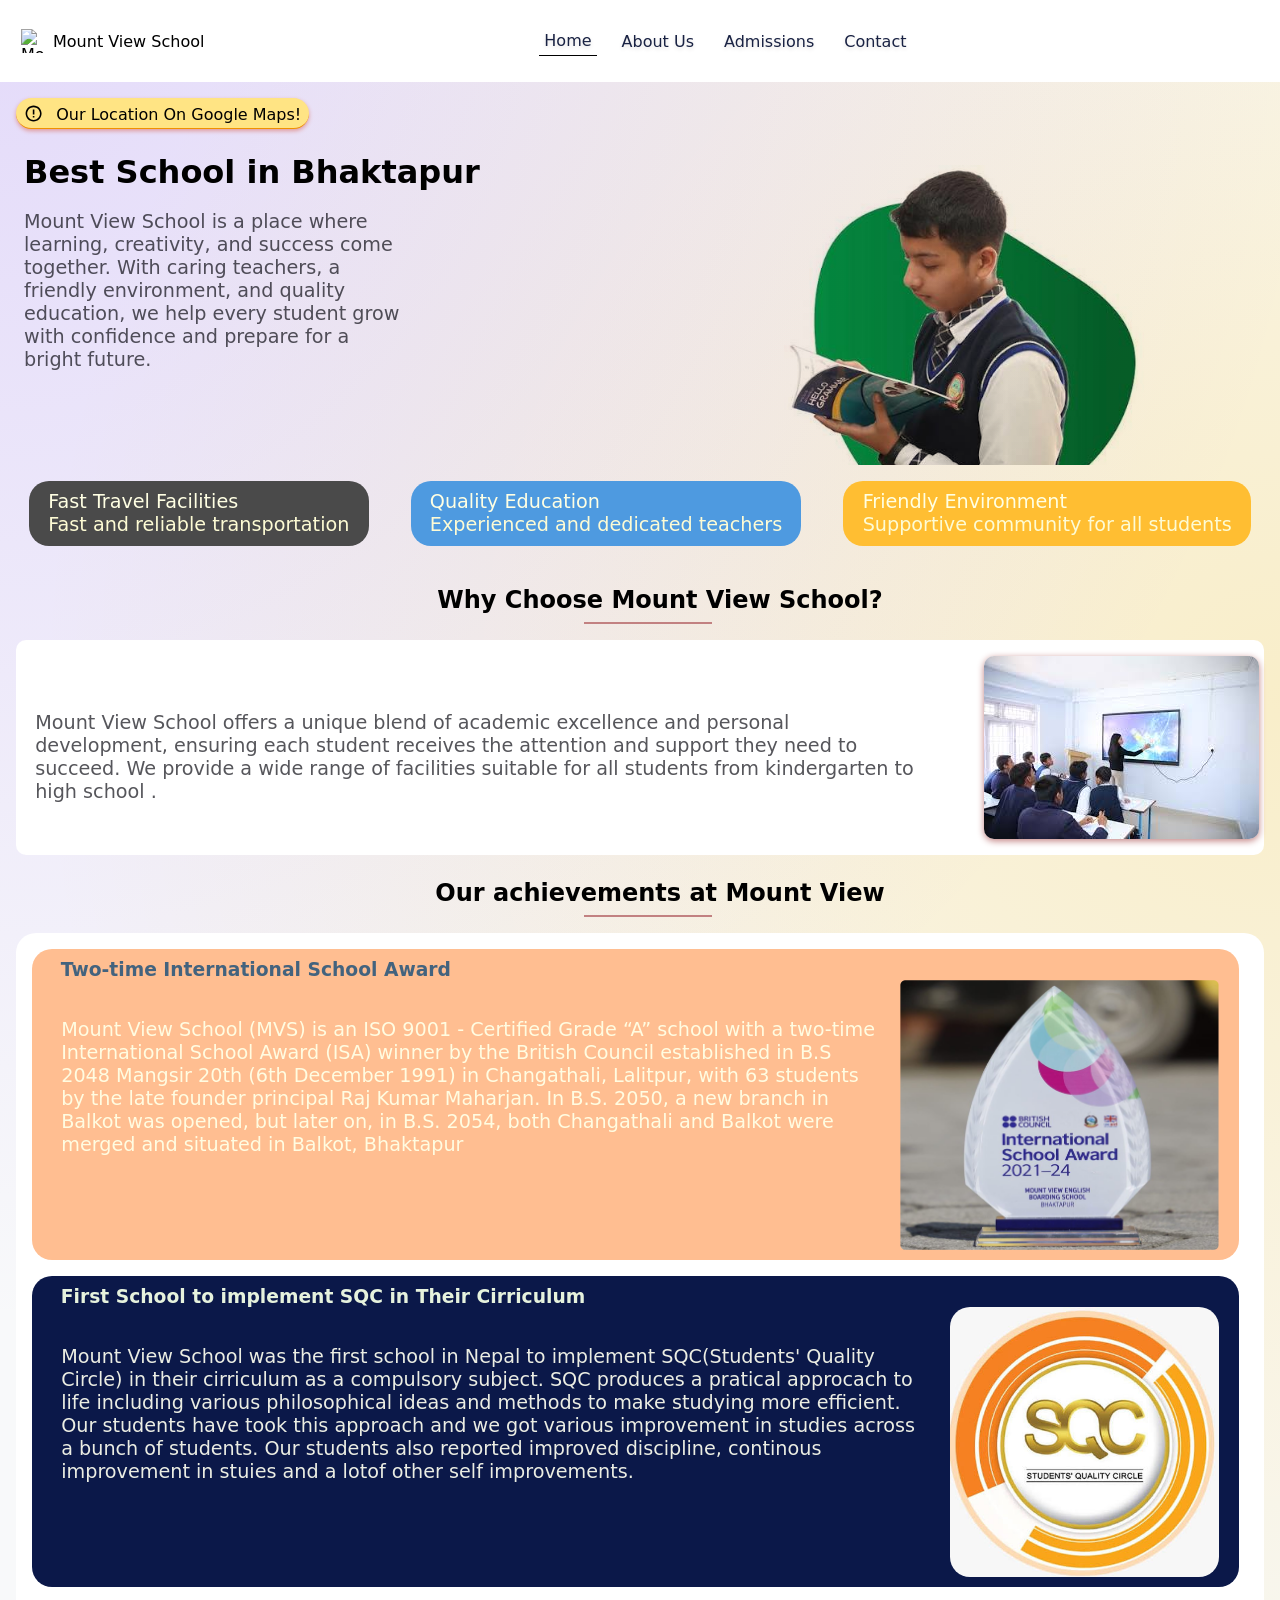
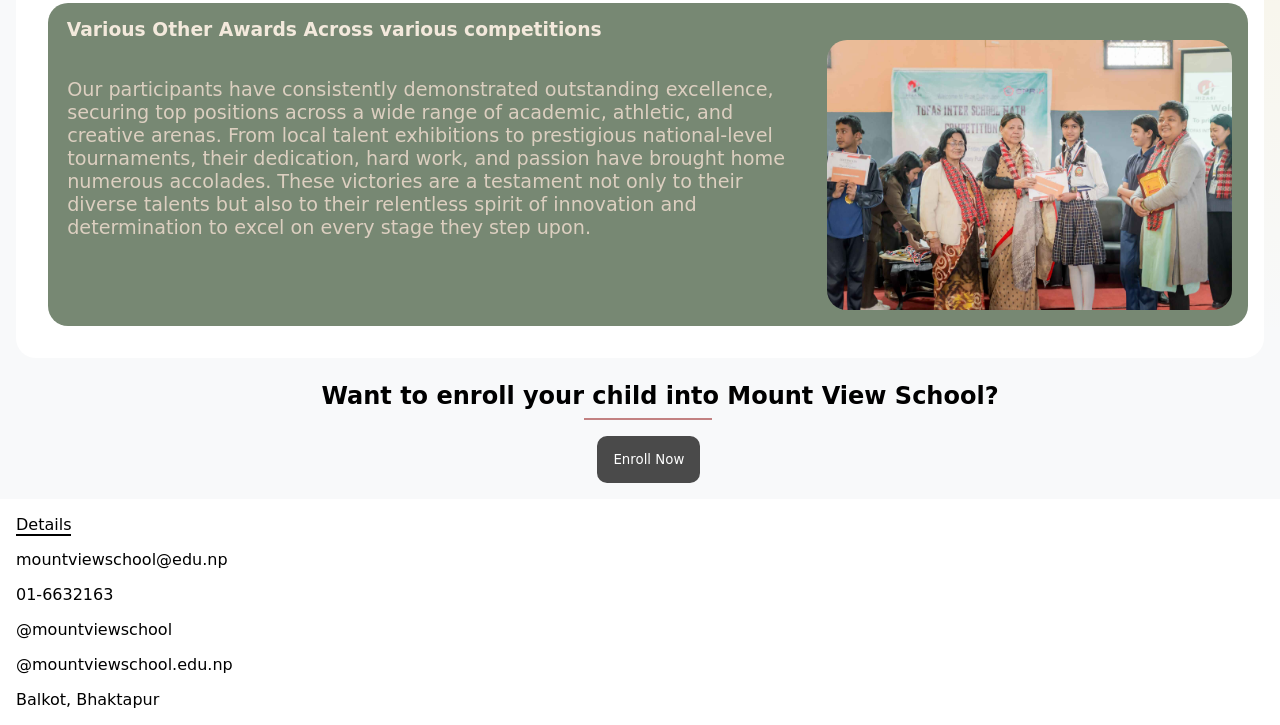
==== commit f59dc8ff: "minimal changes" ====
--- a/index.html
+++ b/index.html
@@ -3,11 +3,22 @@
 <head>
     <meta charset="UTF-8">
     <meta name="viewport" content="width=device-width, initial-scale=1.0">
-    <title>Document</title>
+    <title>Home | Mount View School</title>
     <link rel="icon" type="image/png" sizes="32x32" href="/favicon-32x32.png">
 
     <link rel="stylesheet" href="https://cdnjs.cloudflare.com/ajax/libs/remixicon/4.6.0/remixicon.css" integrity="sha512-kJlvECunwXftkPwyvHbclArO8wszgBGisiLeuDFwNM8ws+wKIw0sv1os3ClWZOcrEB2eRXULYUsm8OVRGJKwGA==" crossorigin="anonymous" referrerpolicy="no-referrer" />
+
 </head>
+</head>
+<style>
+    .navbar a:hover{
+    text-decoration: underline;
+}
+    .home a:hover{
+        transform: scale(1.0);
+        text-decoration: none;
+    }
+</style>
 <script type="module" src="script.js"></script>
 <link rel="stylesheet" href="styles.css">
 <body>
@@ -18,7 +29,7 @@
         </div>
 
         <div class="navbar-links">
-        <button class="home"><a href="index.html">Home</a></button>
+        <button style="border-bottom: 1px solid black;" class="home"><a href="index.html">Home</a></button>
         <button><a href="about.html">About Us</a></button>
         <button><a href="admissions.html">Admissions</a></button>
         <button><a href="contact.html">Contact</a></button>
@@ -28,7 +39,7 @@
             <a href="https://www.instagram.com/mountviewebschool/?hl=en"><i class="ri-instagram-line"></i></a>
         </div>
         <div class="hamburger-menu">
-            <button class="hamburger-button" aria-label="Open menu">
+            <button class="hamburger-button" >
                 <svg xmlns="http://www.w3.org/2000/svg" viewBox="0 0 24 24" fill="black"><path d="M3 4H21V6H3V4ZM3 11H21V13H3V11ZM3 18H21V20H3V18Z"></path></svg>
             </button>
         </div>
--- a/styles.css
+++ b/styles.css
@@ -1,521 +1,557 @@
-*{
-    margin: 0;
-    padding: 0;
-    box-sizing: border-box;
-    font-family: system-ui, -apple-system, "Segoe UI", Roboto, "Helvetica Neue", "Noto Sans", "Liberation Sans", Arial, sans-serif, "Apple Color Emoji", "Segoe UI Emoji", "Segoe UI Symbol", "Noto Color Emoji";
-}
-html{
-    scroll-behavior: smooth;
-}
-body{
-    background-color: #f8f9fa;
-background-image: 
-  radial-gradient(circle at 0% 0%, rgba(112, 44, 249, 0.15) 0%, rgba(112, 44, 249, 0) 50%),
-  radial-gradient(circle at 100% 30%, rgba(255, 193, 7, 0.2) 0%, rgba(255, 193, 7, 0) 60%);
-    overflow-x: hidden;
+* {
+  margin: 0;
+  padding: 0;
+  box-sizing: border-box;
+  font-family:
+    system-ui,
+    -apple-system,
+    "Segoe UI",
+    Roboto,
+    "Helvetica Neue",
+    "Noto Sans",
+    "Liberation Sans",
+    Arial,
+    sans-serif,
+    "Apple Color Emoji",
+    "Segoe UI Emoji",
+    "Segoe UI Symbol",
+    "Noto Color Emoji";
+}
+html {
+  scroll-behavior: smooth;
+}
+body {
+  background-color: #f8f9fa;
+  background-image:
+    radial-gradient(
+      circle at 0% 0%,
+      rgba(112, 44, 249, 0.15) 0%,
+      rgba(112, 44, 249, 0) 50%
+    ),
+    radial-gradient(
+      circle at 100% 30%,
+      rgba(255, 193, 7, 0.2) 0%,
+      rgba(255, 193, 7, 0) 60%
+    );
+  overflow-x: hidden;
 }
 .navbar {
-    position: sticky;
-    top: 0;
-    position: relative;
-    display: flex;
+  position: sticky;
+  top: 0;
+  position: relative;
+  display: flex;
+  align-items: center;
+  justify-content: flex-start;
+  background-color: white;
+  padding: 10px 1rem;
+  gap: 1rem;
+  padding-right: 4rem;
+}
+.navbar-links {
+  display: flex;
+  align-items: center;
+  gap: 20px;
+  padding-top: 1em;
+  padding-bottom: 1em;
+}
+.navbar a {
+  text-decoration: none;
+  color: #192243;
+  font-weight: 400;
+  font-size: 16px;
+  display: block;
+  text-shadow: 0px 2px 4px #e0dede;
+}
+
+.social-links {
+  display: flex;
+  justify-content: space-around;
+  gap: 1.1em;
+  padding-top: 1em;
+  padding-bottom: 1em;
+}
+@media (max-width: 660px) {
+  .navbar-links {
+    display: none;
+  }
+  .social-links {
+    display: none;
+  }
+}
+@media (min-width: 660px) {
+  .hamburger-menu svg {
+    display: none;
+  }
+  .navbar {
+    justify-content: space-between;
+    padding-right: 1rem;
+  }
+  .navbar-links {
+    flex: 1;
+    justify-content: center;
+  }
+}
+.hamburger-menu {
+  display: flex;
+  align-items: center;
+  position: absolute;
+  right: 1rem;
+  top: 1rem;
+  transform: none;
+}
+.hamburger-menu svg {
+  width: 24px;
+  height: 24px;
+  fill: #000000;
+  cursor: pointer;
+  position: static;
+  bottom: 5px;
+}
+.hamburger-menu svg:hover {
+  transform: scale(1.05);
+  transition: 0.3s ease;
+}
+.hamburger-button {
+  background: none;
+  border: none;
+  cursor: pointer;
+  padding: 0;
+  color: #000000;
+}
+.hamburger-button:hover {
+  background-color: transparent;
+}
+.logo {
+  display: flex;
+  align-items: center;
+  gap: 0.5em;
+  margin-left: 5px;
+}
+.navbar-links:hover {
+  color: black;
+}
+.main-content {
+  h1 {
+    font-weight: 600;
+  }
+}
+
+.main-content {
+  background-position: 60vw 20px;
+  background-image: url(student\ pics.jpg);
+  background-size: 40vh;
+  background-repeat: no-repeat;
+  padding: 0.5rem;
+  mix-blend-mode: multiply;
+  height: 20em;
+}
+@media (max-width: 615px) {
+  .main-content {
+    background-image: none;
+  }
+}
+.suggestion {
+  display: flex;
+  align-items: center;
+  background-color: #ffe484;
+  border-radius: 20px;
+  margin: 1em;
+  margin-left: 0.5em;
+  border-bottom: 1px solid #f19100;
+  width: fit-content;
+  padding: 0.2em;
+  padding-left: 0.5em;
+  padding-right: 0.5em;
+  box-shadow: 0px 2px 4px #e09999;
+}
+.suggestion a:hover {
+  cursor: pointer;
+  text-decoration: underline;
+}
+#suggestion-mark {
+  width: 1.2em;
+  height: 1.2em;
+  position: relative;
+  top: 0.2em;
+  margin-right: 0.5em;
+  font-weight: 200;
+}
+.suggestion button {
+  background-color: #ffe484;
+  border: none;
+  font-size: 1em;
+  font-weight: 200;
+}
+.suggestion a {
+  text-decoration: none;
+  color: #000000;
+}
+.main-content p {
+  margin-top: 1em;
+  font-size: 1.2em;
+  width: 20em;
+  color: #56565b;
+  font-weight: 400;
+}
+.main-content,
+.questions,
+.suggestion {
+  margin-left: 1em;
+}
+.features {
+  display: flex;
+  justify-content: space-around;
+  padding: 1em;
+  gap: 1em;
+}
+.features span {
+  font-size: 1.2em;
+  padding: 0.5em 1em;
+  border-radius: 20px;
+  height: fit-content;
+
+  color: #ffffe3;
+}
+.feature-one {
+  background-color: #4a4a4a;
+}
+.feature-two {
+  background-color: #4e9ae0;
+}
+.feature-three {
+  background-color: #ffbe32;
+}
+@media (max-width: 525px) {
+  .features {
+    flex-direction: column;
     align-items: center;
-    justify-content: flex-start;
-    background-color: white;
-    padding: 10px 1rem;
-    gap: 1rem;
-    padding-right: 4rem;
-}
-.navbar-links {
-    display: flex;
+  }
+}
+.features p {
+  color: #fdfbd4;
+  font-size: 1em;
+}
+.questions h1 {
+  text-align: center;
+  margin-top: 1em;
+  padding-left: 1em;
+  font-size: 1.5em;
+}
+.questions p {
+  margin-top: 1em;
+  padding: 1em;
+  font-size: 1.2em;
+  width: auto;
+  color: #56565b;
+  font-weight: 400;
+}
+.questions-img {
+  padding-top: 1em;
+  padding-bottom: 1em;
+  margin-top: 1em;
+  display: flex;
+  align-items: center;
+  justify-content: space-between;
+  gap: 3em;
+}
+.questions-img img {
+  border-radius: 10px;
+  box-shadow: 0px 2px 7px #c28181;
+}
+@media (max-width: 640px) {
+  .questions-img {
+    flex-direction: column-reverse;
     align-items: center;
-    gap: 20px;
-    padding-top: 1em;
-    padding-bottom: 1em;
-}
-.navbar a {
-    text-decoration: none;
-    color: #192243;
-    font-weight: 400;
-    font-size: 16px;
-    display: block;
-    text-shadow: 0px 2px 4px #e0dede;
-}
-
-.social-links {
-    display: flex;
-    justify-content: space-around;
-    gap: 1.1em;
-    padding-top: 1em;
-    padding-bottom: 1em;
-
-}
-@media (max-width: 660px) {
-    .navbar-links {
-        display:none;
-    }
-    .social-links {
-        display:none;
-    }
-}
-.hamburger-menu {
-    display: flex;
-    align-items: center;
-    position: absolute;
-    right: 1rem;
-    top: 1rem;
-    transform: none;
-}
-.hamburger-menu svg {
-    width: 24px;
-    height: 24px;
-    fill: #000000;
-    cursor: pointer;
-    position: static;
-    bottom: 5px;
-}
-.hamburger-menu svg:hover {
-    transform: scale(1.05);
-    transition: 0.3s ease;
-}
-.hamburger-button {
-    background: none;
-    border: none;
-    cursor: pointer;
-    padding: 0;
-    color: #000000;
-}
-.hamburger-button:hover {
-    background-color: transparent;
-}
-.logo {
-    display: flex;
-    align-items: center;
-    gap: 0.5em;
-    margin-left: 5px;
-}
-.navbar-links:hover{
-    color:black
-}
-.main-content{
-    h1{
-
-        font-weight: 600;
-    }
-}
-.navbar a:hover{
-    text-decoration: underline;
-}
-.main-content{
-    background-position: 60vw 20px;
-    background-image:url(student\ pics.jpg);
-    background-size: 40vh;
-    background-repeat: no-repeat;
-    padding: 0.5rem;
-    mix-blend-mode: multiply;
-    height: 20em;
-
-}
-@media (max-width: 615px) {
-    .main-content{
-        background-image:none;
-    }
-}
-.suggestion{
-    display: flex;
-    align-items: center;
-    background-color: #FFE484;
-    border-radius: 20px;
-    margin: 1em;
-    margin-left: 0.5em;
-    border-bottom: 1px solid #f19100;
-    width:fit-content;
-    padding: 0.2em;
-    padding-left: 0.5em;
-    padding-right: 0.5em;
-    box-shadow: 0px 2px 4px #e09999;
-}
-.suggestion a:hover{
-    cursor: pointer;
-    text-decoration: underline;
-}
-#suggestion-mark{
-    width: 1.2em;
-    height: 1.2em;
-    position: relative;
-    top: 0.2em;
-    margin-right: 0.5em;
-    font-weight: 200;
-}
-.suggestion button{
-    background-color: #FFE484;
-    border:none;
-    font-size: 1em;
-    font-weight: 200;
-}
-.suggestion a{
-    text-decoration: none;
-    color: #000000;
-}
-.main-content p{
-    margin-top: 1em;
-    font-size: 1.2em;
-    width: 20em;
-    color:#56565B;
-    font-weight: 400;
-}
-.main-content, .questions, .suggestion{
-    margin-left: 1em;
-}
-.features {
-        display: flex;
-        justify-content: space-around;
-        padding: 1em;
-        gap: 1em;
-    }
-    .features span {
-        font-size: 1.2em;
-    padding: 0.5em 1em;
-    border-radius: 20px;
-    height: fit-content;
-
-    color: #ffffe3;
-    }
-    .feature-one{
-        background-color:#4A4A4A;
-    }
-    .feature-two{
-        background-color: #4e9ae0;
-    }
-    .feature-three{
-        background-color: #ffbe32;
-    }
-@media (max-width: 525px) {
-    .features {
-        flex-direction: column;
-        align-items: center;
-    }
-}
-.features p{
-    color: #fdfbd4;
-    font-size: 1em;
-}
-.questions h1{
-    text-align: center;
-    margin-top: 1em;
-    padding-left: 1em;
-    font-size: 1.5em;
-}
-.questions p{
-    margin-top: 1em;
-    padding: 1em;
-    font-size: 1.2em;
-    width: auto;
-    color:#56565B;
-    font-weight: 400;
-}
-.questions-img{
-    padding-top:1em;
-    padding-bottom: 1em; 
-    margin-top: 1em;
-    display: flex;
-    align-items: center;
-    justify-content: space-between;
-    gap: 3em;
-}
-.questions-img img{
-    border-radius: 10px;
-    box-shadow: 0px 2px 7px #c28181;
+    gap: 1.5em;
+  }
 }
 @media (max-width: 640px) {
-    .questions-img{
-        flex-direction: column-reverse;
-        align-items: center;
-        gap: 1.5em;
-    }
-    
-}
-@media (max-width: 640px) {
-    .questions-img img{
-        width: 15em;
-    }
-}
-@media (max-width: 330px){
-    .questions-img p{
-        width: 15em
-    }
-}
-.questions-img{
-    background-color: #FFf;
-    border-radius: 10px;
-    padding-right:5px;
+  .questions-img img {
+    width: 15em;
+  }
+}
+@media (max-width: 330px) {
+  .questions-img p {
+    width: 15em;
+  }
+}
+.questions-img {
+  background-color: #fff;
+  border-radius: 10px;
+  padding-right: 5px;
 }
 .questions-heading {
-    text-align: center;
+  text-align: center;
 }
 .questions hr {
-    border: 0;
-    height: 2px;
-    width: clamp(5rem, 25vw, 8rem);
-    margin: 0.5rem auto 0;
-    background: #c28181;
-    position: relative;
+  border: 0;
+  height: 2px;
+  width: clamp(5rem, 25vw, 8rem);
+  margin: 0.5rem auto 0;
+  background: #c28181;
+  position: relative;
 }
 .questions hr::before,
 .questions hr::after {
-    content: "";
-    position: absolute;
-    top: 50%;
-    width: 0.7rem;
-    height: 2px;
-    background: #c28181;
-    transform: translateY(-50%);
+  content: "";
+  position: absolute;
+  top: 50%;
+  width: 0.7rem;
+  height: 2px;
+  background: #c28181;
+  transform: translateY(-50%);
 }
 .questions hr::before {
-    left: -0.9rem;
+  left: -0.9rem;
 }
 .questions hr::after {
-    right: -0.9rem;
-}
-.features span:hover{
-    transform: scale(1.05);
-    transition: 0.3s ease;
-    box-shadow: 0px 2px 12px #c28181;
-}
-.questions-img:hover{
-        transform: scale(1.01);
-    transition: 0.3s ease;
-    box-shadow: 9px 9px 6px 0px rgba(0, 0, 0, 0.20);
-border-radius: 8px;
-}
-.questions-heading{
-    display: flex;
-    flex-direction: column;
-}
-.navbar-links a:hover{
-    transform: scale(1.05);
-    transition: 3 ease;
-}
-.social-links a:hover{
-        transform: scale(1.05);
-    transition: 3 ease;
-    text-decoration: none;
-}
-.achievements-text{
-
-    padding-left: 1em;
-    padding-bottom: 1em;
-    border-radius: 20px;
-}
-.achievement-one{
-    display: flex;
-    flex-direction: row;
-}
-.achievement-one img{
-    height: 30vh;
-    width: auto;
-}
-@media (max-width:640px){
-    .achievement-one{
-         flex-direction: column-reverse;
-        align-items: center;
-        gap: 1.5em;
-        padding-top:1em;
-    }
-    .achievement-two{
-        flex-direction: column-reverse;
-        align-items: center;
-        gap: 1.5em;
-        padding-top:1em;
-    }
-    .achievement-three{
-        flex-direction: column-reverse;
-        align-items: center;
-        gap: 1.5em;
-        padding-top:1em;
-    }
-}
-.achievements-text{
-    margin-top: 1rem;
-    margin-right: 1rem;
-    background-color: #FFf;
+  right: -0.9rem;
+}
+.features span:hover {
+  transform: scale(1.05);
+  transition: 0.3s ease;
+  box-shadow: 0px 2px 12px #c28181;
+}
+.questions-img:hover {
+  transform: scale(1.01);
+  transition: 0.3s ease;
+  box-shadow: 9px 9px 6px 0px rgba(0, 0, 0, 0.2);
+  border-radius: 8px;
+}
+.questions-heading {
+  display: flex;
+  flex-direction: column;
+}
+.navbar-links a:hover {
+  transform: scale(1.05);
+  transition: 3 ease;
+}
+.social-links a:hover {
+  transform: scale(1.05);
+  transition: 3 ease;
+  text-decoration: none;
+}
+.achievements-text {
+  padding-left: 1em;
+  padding-bottom: 1em;
+  border-radius: 20px;
+}
+.achievement-one {
+  display: flex;
+  flex-direction: row;
+}
+.achievement-one img {
+  height: 30vh;
+  width: auto;
+}
+@media (max-width: 640px) {
+  .achievement-one {
+    flex-direction: column-reverse;
+    align-items: center;
+    gap: 1.5em;
     padding-top: 1em;
-}
-.achievements-text h3{
-    margin-left: 1em;
-}
-.navbar button{
-    padding: 5px;
-    display: block;
-    background: none;
-    border: none;
-}
-.navbar button:hover{
-    background-color: #dad7d7;
-}
-.ach-one-h{
-    padding: 10px;
-    padding-right: 20PX;
-    border-radius: 20px;
-    margin-right: 25px;
-    background-color: #FFBE91;
-}
-.ach-one-h p{
-        color: #FFFCE1;
-}
-.ach-one-h h3{
-    color: #43637E;
-}
-.ach-one-h:hover{
-    transform: scale(1.01);
-    transition: 0.5s ease;
-    box-shadow: 0px 2px 12px #FFBE91;
-}
-.achievement-two{
-    
-    display: flex;
-    justify-content: space-between;
-}
-.achievement-two img{
-    width: 50vw;
-    height: 30vh;
-    border-radius: 20px;
-}
-.ach-two-h{
-    padding: 10px;
-    padding-right: 20PX;
-    border-radius: 20px;
-    margin-right: 25px;
-    margin-top: 1rem;
-    background-color: #0B1849;
-}
-.ach-two-h:hover{
-    transform: scale(1.01);
-    transition: 0.5s ease;
-    box-shadow: 0px 2px 12px #0B1849;
-}
-.ach-thr-h{
-    background-color: #778873;
-    border-radius: 20px;
-    margin: 1rem;
-    padding-right: 1rem;
-    padding-bottom: 1rem;
-    padding-top: 1rem;
-}
-.achievement-three{
-    display: flex;
-    justify-content: space-between;
-}
-.achievement-three img{
-    border-radius: 20px;
-    height: 30vh;
-    width: auto;
-}
-.ach-thr-h h3{
-    color: #F3E9DC;
-}
-.ach-thr-h p{
-    color: #DCCFC0;
-}
-.ach-thr-h:hover{
-    transform: scale(1.01);
-    transition: 0.5s ease;
-    box-shadow: 0px 2px 12px #778873;
-}
-footer{
-    background-color: #fff;
-    margin: 0;
-    padding: 1rem;
-    margin-top: 2rem;
-}
-.footer-p{
-    display: inline;
-    border-bottom: 2px solid black;
-}
-.footer p{
-    margin-top: 1rem;
-}
-.questions-img{
-    margin-right: 1em;
-}
-.enroll{
-    background-color: #4A4A4A;
-    color: #fff;
-    border: none;
-    padding: 0.5em 1em;
-    border-radius: 10px;
-    margin-left: 1em;
-    position:relative;
-    top: 1rem;
-    text-align: center;
-    padding: 1rem;
-    margin-left: 43%;
-}
-.enroll a{
-    text-decoration: none;
-    color: #fff;
-}
-.enroll:hover{
-    transform: scale(1.05);
-    transition: 0.3s ease;
-    box-shadow: 0px 2px 12px #0B1849;
-    background-color: #0B1849;
-}
-.ri-arrow-right-line{
-    display:none;
-}
-.enroll:hover .ri-arrow-right-line{
-    display:inline;
+  }
+  .achievement-two {
+    flex-direction: column-reverse;
+    align-items: center;
+    gap: 1.5em;
+    padding-top: 1em;
+  }
+  .achievement-three {
+    flex-direction: column-reverse;
+    align-items: center;
+    gap: 1.5em;
+    padding-top: 1em;
+  }
+}
+.achievements-text {
+  margin-top: 1rem;
+  margin-right: 1rem;
+  background-color: #fff;
+  padding-top: 1em;
+}
+.achievements-text h3 {
+  margin-left: 1em;
+}
+.navbar button {
+  padding: 5px;
+  display: block;
+  background: none;
+  border: none;
+}
+.navbar button:hover {
+  background-color: #dad7d7;
+}
+.ach-one-h {
+  padding: 10px;
+  padding-right: 20px;
+  border-radius: 20px;
+  margin-right: 25px;
+  background-color: #ffbe91;
+}
+.ach-one-h p {
+  color: #fffce1;
+}
+.ach-one-h h3 {
+  color: #43637e;
+}
+.ach-one-h:hover {
+  transform: scale(1.01);
+  transition: 0.5s ease;
+  box-shadow: 0px 2px 12px #ffbe91;
+}
+.achievement-two {
+  display: flex;
+  justify-content: space-between;
+}
+.achievement-two img {
+  width: 50vw;
+  height: 30vh;
+  border-radius: 20px;
+}
+.ach-two-h {
+  padding: 10px;
+  padding-right: 20px;
+  border-radius: 20px;
+  margin-right: 25px;
+  margin-top: 1rem;
+  background-color: #0b1849;
+}
+.ach-two-h:hover {
+  transform: scale(1.01);
+  transition: 0.5s ease;
+  box-shadow: 0px 2px 12px #0b1849;
+}
+.ach-thr-h {
+  background-color: #778873;
+  border-radius: 20px;
+  margin: 1rem;
+  padding-right: 1rem;
+  padding-bottom: 1rem;
+  padding-top: 1rem;
+}
+.achievement-three {
+  display: flex;
+  justify-content: space-between;
+}
+.achievement-three img {
+  border-radius: 20px;
+  height: 30vh;
+  width: auto;
+}
+.ach-thr-h h3 {
+  color: #f3e9dc;
+}
+.ach-thr-h p {
+  color: #dccfc0;
+}
+.ach-thr-h:hover {
+  transform: scale(1.01);
+  transition: 0.5s ease;
+  box-shadow: 0px 2px 12px #778873;
+}
+footer {
+  background-color: #fff;
+  margin: 0;
+  padding: 1rem;
+  margin-top: 2rem;
+}
+.footer-p {
+  display: inline;
+  border-bottom: 2px solid black;
+}
+.footer p {
+  margin-top: 1rem;
+}
+.questions-img {
+  margin-right: 1em;
+}
+.enroll {
+  background-color: #4a4a4a;
+  color: #fff;
+  border: none;
+  padding: 0.5em 1em;
+  border-radius: 10px;
+  margin-left: 1em;
+  position: relative;
+  top: 1rem;
+  text-align: center;
+  padding: 1rem;
+  margin-left: 46%;
+}
+.enroll a {
+  text-decoration: none;
+  color: #fff;
+}
+.enroll:hover {
+  transform: scale(1.05);
+  transition: 0.3s ease;
+  box-shadow: 0px 2px 12px #0b1849;
+  background-color: #0b1849;
+}
+.ri-arrow-right-line {
+  display: none;
+}
+.enroll:hover .ri-arrow-right-line {
+  display: inline;
 }
 .admissions-content,
 .about-page-content {
-    display: flex;
-    flex-direction: column;
-    justify-content: center;
-    align-items: center;
-    text-align: center;
-    min-height: 90vh;
-    width: 100%;
-    padding: 2rem 1.5rem;
-    background-size: cover;
-    background-position: center center;
-    background-repeat: no-repeat;
-    background-attachment: scroll;
-    color: #fff;
-    margin: 0;
-    overflow: hidden;
+  display: flex;
+  flex-direction: column;
+  justify-content: center;
+  align-items: center;
+  text-align: center;
+  min-height: 90vh;
+  width: 100%;
+  padding: 2rem 1.5rem;
+  background-size: cover;
+  background-position: center center;
+  background-repeat: no-repeat;
+  background-attachment: scroll;
+  color: #fff;
+  margin: 0;
+  overflow: hidden;
 }
 
 .admissions-content {
-    background-image:
-        linear-gradient(90deg, rgba(10, 18, 40, 0.75) 0%, rgba(10, 18, 40, 0.3) 100%),
-        url("hall.jpg");
+  background-image:
+    linear-gradient(
+      90deg,
+      rgba(10, 18, 40, 0.75) 0%,
+      rgba(10, 18, 40, 0.3) 100%
+    ),
+    url("hall.jpg");
 }
 
 .about-page-content {
-    background-image:
-        linear-gradient(90deg, rgba(10, 18, 40, 0.75) 0%, rgba(10, 18, 40, 0.3) 100%),
-        url("lab.jpg");
+  background-image:
+    linear-gradient(
+      90deg,
+      rgba(10, 18, 40, 0.75) 0%,
+      rgba(10, 18, 40, 0.3) 100%
+    ),
+    url("lab.jpg");
 }
 
 .admissions-content h1,
 .about-page-content h1 {
-    font-size: clamp(2rem, 4vw, 3rem);
-    margin-bottom: 1rem;
-    text-shadow: 0 4px 12px rgba(0, 0, 0, 0.35);
+  font-size: clamp(2rem, 4vw, 3rem);
+  margin-bottom: 1rem;
+  text-shadow: 0 4px 12px rgba(0, 0, 0, 0.35);
 }
 
 .admissions-content p,
 .about-page-content p {
-    max-width: 42rem;
-    width: min(100%, 42rem);
-    font-size: clamp(1rem, 1.8vw, 1.2rem);
-    line-height: 1.7;
-    color: #f6f6f6;
-    text-shadow: 0 2px 8px rgba(0, 0, 0, 0.35);
-}
-.button {   
-    margin-top: 1.5rem;
+  max-width: 42rem;
+  width: min(100%, 42rem);
+  font-size: clamp(1rem, 1.8vw, 1.2rem);
+  line-height: 1.7;
+  color: #f6f6f6;
+  text-shadow: 0 2px 8px rgba(0, 0, 0, 0.35);
+}
+.button {
+  margin-top: 1.5rem;
   padding: 15px 20px;
   border: none;
   outline: none;
@@ -538,21 +574,21 @@
 .form-text-two,
 .about-main,
 .people-to-contact {
-    margin-top: 1.5rem;
+  margin-top: 1.5rem;
 }
 
 .form-text h2,
 .form-text-two h2,
 .about-main h2,
 .people-to-contact h2 {
-    text-align: center;
-    font-size: clamp(1.2rem, 2.2vw, 1.6rem);
-    color: #43637E;
-    margin: 0;
-    padding-bottom: 0.4rem;
-    font-weight: 700;
-    letter-spacing: 0.03em;
-    line-height: 1.3;
+  text-align: center;
+  font-size: clamp(1.2rem, 2.2vw, 1.6rem);
+  color: #43637e;
+  margin: 0;
+  padding-bottom: 0.4rem;
+  font-weight: 700;
+  letter-spacing: 0.03em;
+  line-height: 1.3;
 }
 
 .questions hr,
@@ -560,12 +596,12 @@
 .form-text-two hr,
 .about-main hr,
 .people-to-contact hr {
-    border: 0;
-    height: 2px;
-    width: clamp(5rem, 25vw, 8rem);
-    margin: 0.5rem auto 0;
-    background: #c28181;
-    position: relative;
+  border: 0;
+  height: 2px;
+  width: clamp(5rem, 25vw, 8rem);
+  margin: 0.5rem auto 0;
+  background: #c28181;
+  position: relative;
 }
 
 .form-text hr::before,
@@ -576,158 +612,159 @@
 .about-main hr::after,
 .people-to-contact hr::before,
 .people-to-contact hr::after {
-    content: "";
-    position: absolute;
-    top: 50%;
-    width: 0.7rem;
-    height: 2px;
-    background: #c28181;
-    transform: translateY(-50%);
+  content: "";
+  position: absolute;
+  top: 50%;
+  width: 0.7rem;
+  height: 2px;
+  background: #c28181;
+  transform: translateY(-50%);
 }
 
 .form-text hr::before,
 .form-text-two hr::before,
 .about-main hr::before,
 .people-to-contact hr::before {
-    left: -0.9rem;
+  left: -0.9rem;
 }
 
 .form-text hr::after,
 .form-text-two hr::after,
 .about-main hr::after,
 .people-to-contact hr::after {
-    right: -0.9rem;
-}
-.form-one{
-    background-color: #FFf;
-    border-radius: 20px;
-    margin:1rem;
-    padding:1rem;
-}
-
-.form-one label{
-    font-weight: 600;
-    color: #000000;
-    font-size: 0.8rem;
-    transition: all 0.25s ease;
+  right: -0.9rem;
+}
+.form-one {
+  background-color: #fff;
+  border-radius: 20px;
+  margin: 1rem;
+  padding: 1rem;
+}
+
+.form-one label {
+  font-weight: 600;
+  color: #000000;
+  font-size: 0.8rem;
+  transition: all 0.25s ease;
 }
 
 .form-one-txt-one,
 .form-one-txt-two {
-    display: flex;
-    align-items: flex-start;
-    gap: 1rem;
-    width: 100%;
+  display: flex;
+  align-items: flex-start;
+  gap: 1rem;
+  width: 100%;
 }
 
 .form-one-txt-two {
-    margin-top: 1rem;
+  margin-top: 1rem;
 }
 
 .input-group {
-    display: flex;
+  display: flex;
+  flex-direction: column;
+  gap: 0.15rem;
+  flex: 1 1 0;
+  min-width: 0;
+  width: 100%;
+}
+
+.input-group:focus-within label {
+  font-size: 0.95rem;
+  color: #000000;
+  font-weight: 700;
+}
+
+input,
+select {
+  outline: none;
+  border-radius: 5px;
+  border: 1px solid black;
+  padding: 0.4rem 0.5rem;
+  width: 100%;
+  min-width: 0;
+  display: block;
+}
+
+input:focus,
+select:focus {
+  transform: scale(1.01);
+  transition: 0.3s ease;
+  border: 1px solid #000000;
+}
+
+.input-group:focus-within label {
+  font-size: 0.95rem;
+  color: #000000;
+  font-weight: 700;
+}
+@media (max-width: 380px) {
+  .form-one-txt-one,
+  .form-one-txt-two {
     flex-direction: column;
-    gap: 0.15rem;
-    flex: 1 1 0;
-    min-width: 0;
-    width: 100%;
-}
-
-.input-group:focus-within label {
-    font-size: 0.95rem;
-    color: #000000;
-    font-weight: 700;
-}
-
-input, select {
-    outline:none;
-    border-radius: 5px;
-    border: 1px solid black;
-    padding: 0.4rem 0.5rem;
-    width: 100%;
-    min-width: 0;
-    display: block;
-}
-
-input:focus, select:focus {
-    transform: scale(1.01);
-    transition: 0.3s ease;
-    border: 1px solid #000000;
-}
-
-.input-group:focus-within label {
-    font-size: 0.95rem;
-    color: #000000;
-    font-weight: 700;
-}
-@media (max-width: 380px) {
-    .form-one-txt-one,
-    .form-one-txt-two {
-        flex-direction: column;
-    }
+  }
 }
 .form-one input,
 .form-one select {
-    width: 100%;
-    margin-bottom: 1rem;
-    box-sizing: border-box;
+  width: 100%;
+  margin-bottom: 1rem;
+  box-sizing: border-box;
 }
 .submit-button {
-    background-color:#fff;
-    color:#000;
-    padding: 5px;
-    width:fit-content;
-    margin-left: 43%;
-    border-radius: 5px;
-    margin-top: 1rem;
-    cursor: pointer;
-    border: 1px solid black;
-}
-.txt-area{
-    border-radius: 5px;
-    padding: 0.4rem 0.5rem;
-    border: 1px solid #000000;
+  background-color: #fff;
+  color: #000;
+  padding: 5px;
+  width: fit-content;
+  margin-left: 43%;
+  border-radius: 5px;
+  margin-top: 1rem;
+  cursor: pointer;
+  border: 1px solid black;
+}
+.txt-area {
+  border-radius: 5px;
+  padding: 0.4rem 0.5rem;
+  border: 1px solid #000000;
 }
 
 .txt-area:focus {
-    outline: none;
-    border: 1px solid #000000;
-
-}
-
-.submit-button:hover{
-    transform: scale(1.05);
-    transition: 0.3s ease;
-    box-shadow: 0px 5px black;
-}
-.submit-content{
-    background-color: #fff;
-    width: 80%;
-    margin: 1rem;
-    padding: 1rem;
-    border-radius: 20px;
-    text-align: center;
-}
-.submit-content button{
-    margin-top:1rem;
-    padding: 5px;
-    background-color: #fff;
-    border: 1px solid black;
-    border-radius: 5px;
-        box-shadow: 0px 5px black;
-}
-.submit-content-btn a{
-    color: #000;
-    text-decoration: none;
-}
-.submit-content-btn:hover{
-    transform: scale(1.05);
-    transition: 0.3s ease;
-    background-color: #000;
-    box-shadow: 0px 5px grey;
-}
-.submit-content-btn:hover a{
-    color: white;
+  outline: none;
+  border: 1px solid #000000;
+}
+
+.submit-button:hover {
+  transform: scale(1.05);
+  transition: 0.3s ease;
+  box-shadow: 0px 5px black;
+}
+.submit-content {
+  background-color: #fff;
+  width: 80%;
+  margin: 1rem;
+  padding: 1rem;
+  border-radius: 20px;
+  text-align: center;
+}
+.submit-content button {
+  margin-top: 1rem;
+  padding: 5px;
+  background-color: #fff;
+  border: 1px solid black;
+  border-radius: 5px;
+  box-shadow: 0px 5px black;
+}
+.submit-content-btn a {
+  color: #000;
+  text-decoration: none;
+}
+.submit-content-btn:hover {
+  transform: scale(1.05);
+  transition: 0.3s ease;
+  background-color: #000;
+  box-shadow: 0px 5px grey;
+}
+.submit-content-btn:hover a {
+  color: white;
 }
 .card {
   display: flex;
@@ -737,7 +774,8 @@
   overflow: hidden;
   font-family: sans-serif;
   background-color: #fff;
-  margin-left:1rem;
+  margin-left: 1rem;
+  margin-right: 1rem;
   margin-bottom: 1rem;
 }
 
@@ -789,30 +827,58 @@
   border-radius: 50%;
   -webkit-text-stroke: 1px #3a86ff;
 }
-.about-main hr{
-    margin-bottom: 1rem;
-}
-.badge-container{
-    display: flex;
-    align-items: center;
-    gap: 0.75rem;
-}
-
-.badge-container h3{
-    margin: 0;
-    line-height: 1.2;
-}
-
-@media (max-width: 450px) {
+.about-main hr {
+  margin-bottom: 1rem;
+}
+.badge-container {
+  display: flex;
+  align-items: center;
+  gap: 0.75rem;
+}
+
+.badge-container h3 {
+  margin: 0;
+  line-height: 1.2;
+}
+
+@media (max-width: 768px) {
   .card {
     flex-direction: column;
     width: auto;
     height: auto;
-    margin-left: 0;
+    margin-left: 0.5rem;
+    margin-right: 0.5rem;
   }
 
   .card-right {
     order: -1;
+    width: 100%;
+  }
+
+  .card-right img {
+    height: 220px;
+    width: 100%;
+  }
+
+  .card-left {
+    flex: 1;
+    padding: 16px;
+  }
+
+  .card-text {
+    margin-top: 4rem;
+  }
+
+  .badge-container {
+    margin-bottom: 1rem;
+  }
+}
+
+@media (max-width: 450px) {
+  .card {
+    margin-left: 0;
+    margin-right: 0;
+    margin-bottom: 0.75rem;
   }
 
   .card-right img {
@@ -820,18 +886,20 @@
   }
 
   .card-left {
-    padding: 16px;
-  }
-
-  .card-text {
-    margin-top: 12px;
-  }
-  .badge-container{
-    margin-bottom: 1rem;
-  }
-}
-.microscope-icon{
-    font-size: 40px;
+    padding: 12px;
+  }
+
+  .card-text p {
+    font-size: 13px;
+    line-height: 1.2;
+  }
+
+  .badge-container h3 {
+    font-size: 14px;
+  }
+}
+.microscope-icon {
+  font-size: 40px;
   color: #850000;
   padding: 8px;
   background-color: #ff6767;
@@ -841,8 +909,8 @@
   border-radius: 50%;
   -webkit-text-stroke: 1px #c50303;
 }
-.community-icon{
-    font-size: 40px;
+.community-icon {
+  font-size: 40px;
   color: #ffd000;
   padding: 8px;
   background-color: #ffd96f;
@@ -852,8 +920,8 @@
   border-radius: 50%;
   -webkit-text-stroke: 1px #e6bb00;
 }
-.computer-icon{
-    font-size: 40px;
+.computer-icon {
+  font-size: 40px;
   color: #218d00;
   padding: 8px;
   background-color: #5ddd6e;
@@ -863,7 +931,7 @@
   border-radius: 50%;
   -webkit-text-stroke: 1px #34b800;
 }
-.bookshelf-icon{
+.bookshelf-icon {
   font-size: 40px;
   color: #850073;
   padding: 8px;
@@ -872,18 +940,29 @@
   display: inline-block;
   line-height: 1;
   border-radius: 50%;
-  -webkit-text-stroke: 1px #ab00df
-}
-.card:hover{
-    transform: scale(1.01);
-    transition: 0.5s ease;
-    box-shadow: 0px 5px 15px rgba(0, 0, 0, 0.089);
-}
-.card2{
+  -webkit-text-stroke: 1px #ab00df;
+}
+.card:hover {
+  transform: scale(1.01);
+  transition: 0.5s ease;
+  box-shadow: 0px 5px 15px rgba(0, 0, 0, 0.089);
+}
+.card2 {
   --main-color: #000;
-  --submain-color: #78858F;
+  --submain-color: #78858f;
   --bg-color: #fff;
-  font-family: system-ui, -apple-system, BlinkMacSystemFont, 'Segoe UI', Roboto, Oxygen, Ubuntu, Cantarell, 'Open Sans', 'Helvetica Neue', sans-serif;
+  font-family:
+    system-ui,
+    -apple-system,
+    BlinkMacSystemFont,
+    "Segoe UI",
+    Roboto,
+    Oxygen,
+    Ubuntu,
+    Cantarell,
+    "Open Sans",
+    "Helvetica Neue",
+    sans-serif;
   position: relative;
   width: min(240px, 100%);
   height: 320px;
@@ -964,85 +1043,94 @@
   background: var(--main-color);
   color: var(--bg-color);
 }
-.cards{
-    display: grid;
-    grid-template-columns: repeat(2, minmax(220px, 1fr));
-    gap: 1.25rem;
-    justify-items: center;
-    align-items: start;
-    width: min(100%, 620px);
-    margin: 1.5rem auto 0;
-    padding: 0 1rem 1rem;
+.cards {
+  display: grid;
+  grid-template-columns: repeat(2, minmax(220px, 1fr));
+  gap: 1.25rem;
+  justify-items: center;
+  align-items: start;
+  width: min(100%, 620px);
+  margin: 1.5rem auto 0;
+  padding: 0 1rem 1rem;
 }
 
 .hamburger-menu-open {
-    display: flex;
-    flex-direction: column;
-    position: fixed;
-    top: 0;
-    left: 0;
-    right: 0;
-    bottom: 0;
-    background-color: white;
-    width: 100%;
-    z-index: 9999;
-    justify-content: center;
-    align-items: center;
-    gap: 1rem;
-    padding-top: 4rem;
-    overflow-y: auto;
-    transform: translateX(100%);
-    opacity: 0;
-    pointer-events: none;
-    transition: transform 0.35s ease, opacity 0.35s ease;
+  display: flex;
+  flex-direction: column;
+  position: fixed;
+  top: 0;
+  left: 0;
+  right: 0;
+  bottom: 0;
+  background-color: white;
+  width: 100%;
+  z-index: 9999;
+  justify-content: center;
+  align-items: center;
+  gap: 1rem;
+  padding-top: 4rem;
+  overflow-y: auto;
+  transform: translateX(100%);
+  opacity: 0;
+  pointer-events: none;
+  transition:
+    transform 0.35s ease,
+    opacity 0.35s ease;
 }
 .hamburger-menu-open.active {
-    transform: translateX(0);
-    opacity: 1;
-    pointer-events: auto;
+  transform: translateX(0);
+  opacity: 1;
+  pointer-events: auto;
 }
 .hamburger-menu-open .close-menu {
-    position: absolute;
-    top: 1rem;
-    right: 1rem;
-    background: none;
-    border: none;
-    font-size: 1.5rem;
-    cursor: pointer;
-    color: #000;
+  position: absolute;
+  top: 1rem;
+  right: 1rem;
+  background: none;
+  border: none;
+  font-size: 1.5rem;
+  cursor: pointer;
+  color: #000;
 }
 .hamburger-menu-open button:not(.close-menu),
 .hamburger-menu-open a {
-    padding: 1rem 2rem;
-    text-decoration: none;
-    color: #000000;
-    width: 100%;
-    max-width: 320px;
-    text-align: center;
-    border-radius: 8px;
-    background: #f1f1f1;
-    border: none;
-    transition: transform 0.3s ease, background 0.3s ease;
+  padding: 1rem 2rem;
+  text-decoration: none;
+  color: #000000;
+  width: 100%;
+  max-width: 320px;
+  text-align: center;
+  border-radius: 8px;
+  background: #f1f1f1;
+  border: none;
+  transition:
+    transform 0.3s ease,
+    background 0.3s ease;
 }
 .hamburger-menu-open button:not(.close-menu):hover,
 .hamburger-menu-open a:hover {
-    background: #e4e4e4;
-    transform: scale(1.05);
+  background: #e4e4e4;
+  transform: scale(1.05);
 }
 .hamburger-menu-open .overlay-social-links {
-    display: flex;
-    gap: 1rem;
-    align-items: center;
-    justify-content: center;
-    margin-top: 1rem;
+  display: flex;
+  gap: 1rem;
+  align-items: center;
+  justify-content: center;
+  margin-top: 1rem;
 }
 .hamburger-menu-open .overlay-social-links a {
-    font-size: 1.5rem;
-    color: #000;
-    text-decoration: none;
-    transition: transform 0.3s ease, color 0.3s ease;
+  font-size: 1.5rem;
+  color: #000;
+  text-decoration: none;
+  transition:
+    transform 0.3s ease,
+    color 0.3s ease;
 }
 .hamburger-menu-open .overlay-social-links a:hover {
-    transform: scale(1.05);
-    color: #4a4a4a;
-}
+  transform: scale(1.05);
+  color: #4a4a4a;
+}
+.navbar-links button:hover {
+  background-color: #fff;
+}
